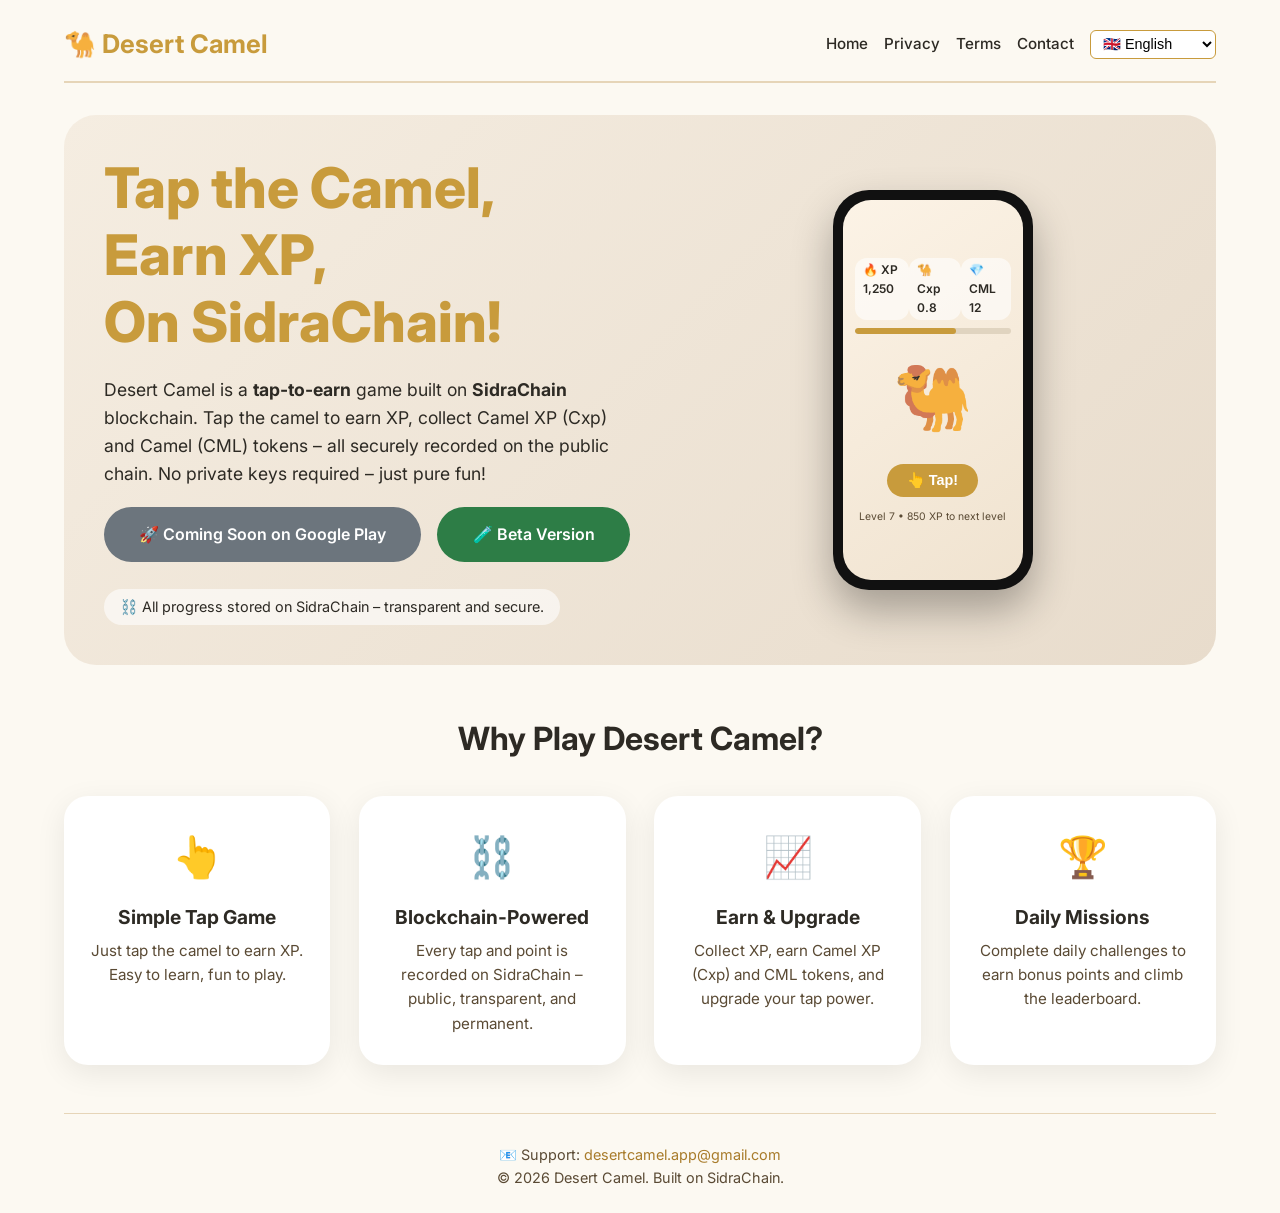
==== index.html @ 5a278669 "Change beta version download link in index.html Updated the download link for the beta version of th" ====
<!DOCTYPE html>
<html lang="en">
<head>
  <meta charset="UTF-8">
  <meta name="viewport" content="width=device-width, initial-scale=1.0">
  <title>Desert Camel – Tap Game on SidraChain</title>
  <link href="https://fonts.googleapis.com/css2?family=Inter:opsz,wght@14..32,400..700&display=swap" rel="stylesheet">
  <style>
    * { margin:0; padding:0; box-sizing:border-box; }
    body {
      font-family: 'Inter', sans-serif;
      background: #fcf9f2;
      color: #2d2a24;
      line-height: 1.6;
      padding: 1.5rem;
      max-width: 1200px;
      margin: 0 auto;
      min-height: 100vh;
      display: flex;
      flex-direction: column;
    }
    header {
      display: flex;
      justify-content: space-between;
      align-items: center;
      flex-wrap: wrap;
      padding-bottom: 1rem;
      border-bottom: 2px solid #e6d5b8;
      margin-bottom: 2rem;
    }
    .logo { font-size: 1.6rem; font-weight: 700; }
    .logo span { color: #c89b3c; }
    nav { display: flex; align-items: center; flex-wrap: wrap; gap: 0.5rem 1rem; }
    nav a { color: #2d2a24; text-decoration: none; font-weight: 500; font-size: 0.95rem; }
    nav a:hover { color: #c89b3c; }
    .lang-select { padding: 0.3rem 0.5rem; border-radius: 6px; border: 1px solid #c89b3c; background: white; font-size: 0.9rem; cursor: pointer; }
    .hero {
      display: flex;
      flex-wrap: wrap;
      align-items: center;
      gap: 3rem;
      background: linear-gradient(135deg, #f5ede1, #e8dccc);
      padding: 2.5rem;
      border-radius: 2rem;
      margin-bottom: 3rem;
    }
    .hero-text { flex: 1 1 300px; }
    .hero-text h1 { font-size: clamp(2.2rem, 5vw, 3.5rem); line-height: 1.2; font-weight: 800; }
    .hero-text h1 span { color: #c89b3c; }
    .hero-text p { font-size: 1.1rem; margin: 1.2rem 0; }
    .btn-group {
      display: flex;
      flex-wrap: wrap;
      gap: 1rem;
      margin: 1.2rem 0 0.5rem;
    }
    .btn {
      display: inline-block;
      background: #c89b3c;
      color: #fff;
      padding: 0.9rem 2.2rem;
      border-radius: 50px;
      font-weight: 600;
      text-decoration: none;
      transition: 0.3s;
      border: none;
      cursor: pointer;
    }
    .btn:hover { background: #a87b2a; transform: scale(1.02); }
    .btn-secondary {
      background: #2d7d46;
    }
    .btn-secondary:hover { background: #1e5f33; }
    .btn-coming {
      background: #6c757d;
      cursor: default;
    }
    .btn-coming:hover { transform: none; background: #6c757d; }
    .trust-badge {
      margin-top: 1.2rem;
      font-size: 0.9rem;
      background: rgba(255,255,255,0.6);
      padding: 0.4rem 1rem;
      border-radius: 30px;
      display: inline-block;
    }
    .hero-mockup { flex: 1 1 250px; display: flex; justify-content: center; }
    .phone {
      width: 200px; height: 400px;
      background: #111; border-radius: 36px; padding: 10px;
      box-shadow: 0 20px 40px rgba(0,0,0,0.3);
    }
    .phone-screen {
      width: 100%; height: 100%;
      background: linear-gradient(145deg, #fcf3e6, #f0e3d0);
      border-radius: 28px; padding: 16px 12px;
      display: flex; flex-direction: column;
    }
    .game-ui { display: flex; flex-direction: column; align-items: center; justify-content: center; height: 100%; }
    .game-ui .camel { font-size: 4rem; margin: 8px 0; }
    .game-ui .tap-btn {
      background: #c89b3c; color: white; padding: 8px 20px; border-radius: 30px;
      font-weight: 700; font-size: 0.9rem; border: none; cursor: pointer;
      margin: 8px 0;
    }
    .game-ui .stats { width: 100%; font-size: 0.75rem; font-weight: 600; display: flex; justify-content: space-between; padding: 4px 0; }
    .game-ui .stats span { background: rgba(255,255,255,0.6); padding: 2px 8px; border-radius: 12px; }
    .game-ui .xp-bar { width: 100%; height: 6px; background: #e0d4c0; border-radius: 10px; overflow: hidden; margin: 4px 0; }
    .game-ui .xp-fill { height: 100%; width: 65%; background: #c89b3c; border-radius: 10px; }
    .features { margin: 3rem 0; }
    .features h2 { text-align: center; font-size: 2rem; margin-bottom: 2rem; }
    .feature-grid {
      display: grid;
      grid-template-columns: repeat(auto-fit, minmax(220px, 1fr));
      gap: 1.8rem;
    }
    .feature-card {
      background: #fff; padding: 1.8rem 1.5rem; border-radius: 1.5rem;
      box-shadow: 0 8px 30px rgba(0,0,0,0.08); text-align: center;
    }
    .feature-card .icon { font-size: 2.5rem; }
    .feature-card h3 { margin: 0.8rem 0 0.4rem; font-size: 1.2rem; }
    .feature-card p { font-size: 0.95rem; color: #5a4a34; }
    footer {
      margin-top: auto;
      border-top: 1px solid #e6d5b8;
      padding-top: 1.8rem;
      text-align: center;
      color: #5a4a34;
      font-size: 0.9rem;
    }
    footer a { color: #a87b2a; text-decoration: none; }
    footer a:hover { text-decoration: underline; }
    @media (max-width: 700px) {
      header { flex-direction: column; gap: 0.8rem; align-items: center; }
      nav { justify-content: center; }
      nav a { margin: 0 0.4rem; font-size: 0.85rem; }
      .hero { flex-direction: column; text-align: center; padding: 2rem 1.5rem; }
      .btn-group { justify-content: center; }
      .phone { width: 160px; height: 320px; }
      .game-ui .camel { font-size: 3rem; }
      .feature-grid { grid-template-columns: 1fr 1fr; }
    }
    @media (max-width: 450px) { .feature-grid { grid-template-columns: 1fr; } }
  </style>
</head>
<body>
  <header>
    <div class="logo">🐪 <span>Desert Camel</span></div>
    <nav>
      <a href="index.html" data-key="home">Home</a>
      <a href="privacy.html" data-key="privacy">Privacy</a>
      <a href="terms.html" data-key="terms">Terms</a>
      <a href="contact.html" data-key="contact">Contact</a>
      <select class="lang-select" id="langSelector" onchange="switchLang(this.value)">
        <option value="en">🇬🇧 English</option>
        <option value="zh">🇨🇳 中文</option>
        <option value="hi">🇮🇳 हिंदी</option>
        <option value="vi">🇻🇳 Tiếng Việt</option>
        <option value="ar">🇸🇦 العربية</option>
        <option value="id">🇮🇩 Indonesia</option>
        <option value="ms">🇲🇾 Melayu</option>
        <option value="fr">🇫🇷 Français</option>
        <option value="pt">🇵🇹 Português</option>
        <option value="ko">🇰🇷 한국어</option>
        <option value="ja">🇯🇵 日本語</option>
      </select>
    </nav>
  </header>
  <main>
    <section class="hero">
      <div class="hero-text">
        <h1><span data-key="hero-title1">Tap the Camel,</span><br><span data-key="hero-title2">Earn XP,</span><br><span data-key="hero-title3">On SidraChain!</span></h1>
        <p data-key="hero-desc">Desert Camel is a <strong>tap-to-earn</strong> game built on <strong>SidraChain</strong> blockchain. Tap the camel to earn XP, collect Camel XP (Cxp) and Camel (CML) tokens – all securely recorded on the public chain. No private keys required – just pure fun!</p>
        <div class="btn-group">
          <a href="#" class="btn btn-coming" data-key="hero-btn">🚀 Coming Soon on Google Play</a>
          <!-- 👇 Link tải trực tiếp APK từ Google Drive -->
          <a href="https://drive.google.com/uc?export=download&id=1syXkwyjwklns5EM_4v7hC7smJL_u_f6I" download class="btn btn-secondary" data-key="hero-beta">🧪 Beta Version</a>
        </div>
        <div class="trust-badge" data-key="trust-badge">⛓️ All progress stored on SidraChain – transparent and secure.</div>
      </div>
      <div class="hero-mockup">
        <div class="phone">
          <div class="phone-screen">
            <div class="game-ui">
              <div class="stats"><span data-key="mockup-xp">🔥 XP 1,250</span><span data-key="mockup-cxp">🐪 Cxp 0.8</span><span data-key="mockup-cml">💎 CML 12</span></div>
              <div class="xp-bar"><div class="xp-fill"></div></div>
              <div class="camel">🐫</div>
              <button class="tap-btn" data-key="mockup-tap">👆 Tap!</button>
              <div style="font-size:0.65rem;color:#5a4a34;margin-top:4px;" data-key="mockup-level">Level 7 • 850 XP to next level</div>
            </div>
          </div>
        </div>
      </div>
    </section>
    <section class="features">
      <h2 data-key="features-title">Why Play Desert Camel?</h2>
      <div class="feature-grid">
        <div class="feature-card"><div class="icon">👆</div><h3 data-key="feature1-title">Simple Tap Game</h3><p data-key="feature1-desc">Just tap the camel to earn XP. Easy to learn, fun to play.</p></div>
        <div class="feature-card"><div class="icon">⛓️</div><h3 data-key="feature2-title">Blockchain-Powered</h3><p data-key="feature2-desc">Every tap and point is recorded on SidraChain – public, transparent, and permanent.</p></div>
        <div class="feature-card"><div class="icon">📈</div><h3 data-key="feature3-title">Earn & Upgrade</h3><p data-key="feature3-desc">Collect XP, earn Camel XP (Cxp) and CML tokens, and upgrade your tap power.</p></div>
        <div class="feature-card"><div class="icon">🏆</div><h3 data-key="feature4-title">Daily Missions</h3><p data-key="feature4-desc">Complete daily challenges to earn bonus points and climb the leaderboard.</p></div>
      </div>
    </section>
  </main>
  <footer>
    <p data-key="footer-support">📧 Support: <a href="mailto:desertcamel.app@gmail.com">desertcamel.app@gmail.com</a></p>
    <p data-key="footer-copy">© 2026 Desert Camel. Built on SidraChain.</p>
  </footer>

  <script>
    const translations = {
      en: {
        home: 'Home', privacy: 'Privacy', terms: 'Terms', contact: 'Contact',
        'hero-title1': 'Tap the Camel,',
        'hero-title2': 'Earn XP,',
        'hero-title3': 'On SidraChain!',
        'hero-desc': 'Desert Camel is a <strong>tap-to-earn</strong> game built on <strong>SidraChain</strong> blockchain. Tap the camel to earn XP, collect Camel XP (Cxp) and Camel (CML) tokens – all securely recorded on the public chain. No private keys required – just pure fun!',
        'hero-btn': '🚀 Coming Soon on Google Play',
        'hero-beta': '🧪 Beta Version',
        'trust-badge': '⛓️ All progress stored on SidraChain – transparent and secure.',
        'mockup-xp': '🔥 XP 1,250',
        'mockup-cxp': '🐪 Cxp 0.8',
        'mockup-cml': '💎 CML 12',
        'mockup-tap': '👆 Tap!',
        'mockup-level': 'Level 7 • 850 XP to next level',
        'features-title': 'Why Play Desert Camel?',
        'feature1-title': 'Simple Tap Game',
        'feature1-desc': 'Just tap the camel to earn XP. Easy to learn, fun to play.',
        'feature2-title': 'Blockchain-Powered',
        'feature2-desc': 'Every tap and point is recorded on SidraChain – public, transparent, and permanent.',
        'feature3-title': 'Earn & Upgrade',
        'feature3-desc': 'Collect XP, earn Camel XP (Cxp) and CML tokens, and upgrade your tap power.',
        'feature4-title': 'Daily Missions',
        'feature4-desc': 'Complete daily challenges to earn bonus points and climb the leaderboard.',
        'footer-support': '📧 Support: <a href="mailto:desertcamel.app@gmail.com">desertcamel.app@gmail.com</a>',
        'footer-copy': '© 2026 Desert Camel. Built on SidraChain.'
      },
      vi: {
        home: 'Trang chủ', privacy: 'Chính sách bảo mật', terms: 'Điều khoản', contact: 'Liên hệ',
        'hero-title1': 'Chạm vào lạc đà,',
        'hero-title2': 'Kiếm XP,',
        'hero-title3': 'Trên SidraChain!',
        'hero-desc': 'Desert Camel là trò chơi <strong>tap-to-earn</strong> được xây dựng trên blockchain <strong>SidraChain</strong>. Chạm vào lạc đà để kiếm XP, thu thập Camel XP (Cxp) và token Camel (CML) – tất cả được ghi lại trên chuỗi công khai. Không cần khóa riêng tư – chỉ là niềm vui thuần túy!',
        'hero-btn': '🚀 Sắp ra mắt trên Google Play',
        'hero-beta': '🧪 Bản Beta',
        'trust-badge': '⛓️ Mọi tiến trình được lưu trên SidraChain – minh bạch và an toàn.',
        'mockup-xp': '🔥 XP 1.250',
        'mockup-cxp': '🐪 Cxp 0,8',
        'mockup-cml': '💎 CML 12',
        'mockup-tap': '👆 Chạm!',
        'mockup-level': 'Cấp 7 • 850 XP đến cấp tiếp theo',
        'features-title': 'Tại sao chơi Desert Camel?',
        'feature1-title': 'Game chạm đơn giản',
        'feature1-desc': 'Chỉ cần chạm vào lạc đà để kiếm XP. Dễ học, vui chơi.',
        'feature2-title': 'Được hỗ trợ bởi Blockchain',
        'feature2-desc': 'Mọi lần chạm và điểm số được ghi trên SidraChain – công khai, minh bạch và vĩnh viễn.',
        'feature3-title': 'Kiếm & Nâng cấp',
        'feature3-desc': 'Thu thập XP, kiếm Camel XP (Cxp) và token CML, nâng cấp sức mạnh chạm.',
        'feature4-title': 'Nhiệm vụ hàng ngày',
        'feature4-desc': 'Hoàn thành thử thách hàng ngày để nhận điểm thưởng và leo bảng xếp hạng.',
        'footer-support': '📧 Hỗ trợ: <a href="mailto:desertcamel.app@gmail.com">desertcamel.app@gmail.com</a>',
        'footer-copy': '© 2026 Desert Camel. Xây dựng trên SidraChain.'
      },
      zh: {
        home: '首页', privacy: '隐私政策', terms: '服务条款', contact: '联系我们',
        'hero-title1': '点击骆驼，',
        'hero-title2': '赚取 XP，',
        'hero-title3': '在 SidraChain 上！',
        'hero-desc': 'Desert Camel 是一款建立在 <strong>SidraChain</strong> 区块链上的 <strong>点击赚取</strong> 游戏。点击骆驼赚取 XP，收集 Camel XP (Cxp) 和 Camel (CML) 代币 – 所有记录都安全地保存在公共链上。无需私钥 – 纯粹的乐趣！',
        'hero-btn': '🚀 即将在 Google Play 上线',
        'hero-beta': '🧪 测试版',
        'trust-badge': '⛓️ 所有进度存储在 SidraChain 上 – 透明且安全。',
        'mockup-xp': '🔥 XP 1,250',
        'mockup-cxp': '🐪 Cxp 0.8',
        'mockup-cml': '💎 CML 12',
        'mockup-tap': '👆 点击！',
        'mockup-level': '等级 7 • 还需 850 XP 升级',
        'features-title': '为什么玩 Desert Camel？',
        'feature1-title': '简单点击游戏',
        'feature1-desc': '只需点击骆驼即可赚取 XP。易于学习，有趣好玩。',
        'feature2-title': '区块链驱动',
        'feature2-desc': '每次点击和积分都记录在 SidraChain 上 – 公开、透明、永久。',
        'feature3-title': '赚取和升级',
        'feature3-desc': '收集 XP，赚取 Camel XP (Cxp) 和 CML 代币，升级点击威力。',
        'feature4-title': '每日任务',
        'feature4-desc': '完成每日挑战，赚取奖励积分并登上排行榜。',
        'footer-support': '📧 支持: <a href="mailto:desertcamel.app@gmail.com">desertcamel.app@gmail.com</a>',
        'footer-copy': '© 2026 Desert Camel。基于 SidraChain 构建。'
      },
      hi: {
        home: 'होम', privacy: 'गोपनीयता नीति', terms: 'सेवा की शर्तें', contact: 'संपर्क करें',
        'hero-title1': 'ऊँट को टैप करें,',
        'hero-title2': 'XP कमाएं,',
        'hero-title3': 'SidraChain पर!',
        'hero-desc': 'Desert Camel <strong>SidraChain</strong> ब्लॉकचेन पर बनाया गया एक <strong>टैप-टू-अर्न</strong> गेम है। XP कमाने के लिए ऊँट को टैप करें, Camel XP (Cxp) और Camel (CML) टोकन इकट्ठा करें – ये सभी सार्वजनिक चेन पर सुरक्षित रूप से रिकॉर्ड किए जाते हैं। निजी कुंजी की आवश्यकता नहीं – केवल शुद्ध मनोरंजन!',
        'hero-btn': '🚀 जल्द ही Google Play पर',
        'hero-beta': '🧪 परीक्षण संस्करण',
        'trust-badge': '⛓️ सारी प्रगति SidraChain पर संग्रहीत – पारदर्शी और सुरक्षित।',
        'mockup-xp': '🔥 XP 1,250',
        'mockup-cxp': '🐪 Cxp 0.8',
        'mockup-cml': '💎 CML 12',
        'mockup-tap': '👆 टैप करें!',
        'mockup-level': 'स्तर 7 • अगले स्तर के लिए 850 XP',
        'features-title': 'Desert Camel क्यों खेलें?',
        'feature1-title': 'सरल टैप गेम',
        'feature1-desc': 'XP कमाने के लिए बस ऊँट को टैप करें। सीखने में आसान, खेलने में मजेदार।',
        'feature2-title': 'ब्लॉकचेन-संचालित',
        'feature2-desc': 'हर टैप और अंक SidraChain पर रिकॉर्ड किए जाते हैं – सार्वजनिक, पारदर्शी और स्थायी।',
        'feature3-title': 'कमाएं और अपग्रेड करें',
        'feature3-desc': 'XP इकट्ठा करें, Camel XP (Cxp) और CML टोकन कमाएं, और अपनी टैप शक्ति को अपग्रेड करें।',
        'feature4-title': 'दैनिक मिशन',
        'feature4-desc': 'बोनस अंक अर्जित करने और लीडरबोर्ड पर चढ़ने के लिए दैनिक चुनौतियाँ पूरी करें।',
        'footer-support': '📧 सहायता: <a href="mailto:desertcamel.app@gmail.com">desertcamel.app@gmail.com</a>',
        'footer-copy': '© 2026 Desert Camel। SidraChain पर निर्मित।'
      },
      ar: {
        home: 'الرئيسية', privacy: 'سياسة الخصوصية', terms: 'شروط الخدمة', contact: 'اتصل بنا',
        'hero-title1': 'انقر على الجمل،',
        'hero-title2': 'اربح XP،',
        'hero-title3': 'على SidraChain!',
        'hero-desc': 'Desert Camel هي لعبة <strong>انقر لتربح</strong> مبنية على بلوكشين <strong>SidraChain</strong>. انقر على الجمل لكسب XP، وجمع Camel XP (Cxp) ورموز Camel (CML) – جميعها مسجلة بشكل آمن على السلسلة العامة. لا حاجة لمفاتيح خاصة – مجرد متعة خالصة!',
        'hero-btn': '🚀 قريباً على Google Play',
        'hero-beta': '🧪 نسخة تجريبية',
        'trust-badge': '⛓️ كل التقدم مخزن على SidraChain – شفاف وآمن.',
        'mockup-xp': '🔥 XP ١,٢٥٠',
        'mockup-cxp': '🐪 Cxp ٠.٨',
        'mockup-cml': '💎 CML ١٢',
        'mockup-tap': '👆 انقر!',
        'mockup-level': 'المستوى 7 • 850 XP للمستوى التالي',
        'features-title': 'لماذا تلعب Desert Camel؟',
        'feature1-title': 'لعبة نقر بسيطة',
        'feature1-desc': 'فقط انقر على الجمل لكسب XP. سهل التعلم، ممتع للعب.',
        'feature2-title': 'مدعوم من البلوكشين',
        'feature2-desc': 'كل نقرة وكل نقطة يتم تسجيلها على SidraChain – عامة وشفافة ودائمة.',
        'feature3-title': 'اربح وطور',
        'feature3-desc': 'اجمع XP، واربح Camel XP (Cxp) ورموز CML، وطور قوة النقر الخاصة بك.',
        'feature4-title': 'المهام اليومية',
        'feature4-desc': 'أكمل التحديات اليومية لكسب نقاط إضافية وتصدر لوحة المتصدرين.',
        'footer-support': '📧 الدعم: <a href="mailto:desertcamel.app@gmail.com">desertcamel.app@gmail.com</a>',
        'footer-copy': '© 2026 Desert Camel. مبني على SidraChain.'
      },
      id: {
        home: 'Beranda', privacy: 'Kebijakan Privasi', terms: 'Syarat Layanan', contact: 'Hubungi',
        'hero-title1': 'Ketuk Unta,',
        'hero-title2': 'Dapatkan XP,',
        'hero-title3': 'Di SidraChain!',
        'hero-desc': 'Desert Camel adalah game <strong>ketuk-untuk-peroleh</strong> yang dibangun di blockchain <strong>SidraChain</strong>. Ketuk unta untuk mendapatkan XP, kumpulkan Camel XP (Cxp) dan token Camel (CML) – semuanya tercatat secara aman di rantai publik. Tidak perlu kunci pribadi – murni hiburan!',
        'hero-btn': '🚀 Segera di Google Play',
        'hero-beta': '🧪 Versi Uji Coba',
        'trust-badge': '⛓️ Semua kemajuan disimpan di SidraChain – transparan dan aman.',
        'mockup-xp': '🔥 XP 1.250',
        'mockup-cxp': '🐪 Cxp 0.8',
        'mockup-cml': '💎 CML 12',
        'mockup-tap': '👆 Ketuk!',
        'mockup-level': 'Level 7 • 850 XP ke level berikutnya',
        'features-title': 'Mengapa Bermain Desert Camel?',
        'feature1-title': 'Game Ketuk Sederhana',
        'feature1-desc': 'Cukup ketuk unta untuk mendapatkan XP. Mudah dipelajari, menyenangkan untuk dimainkan.',
        'feature2-title': 'Didukung Blockchain',
        'feature2-desc': 'Setiap ketukan dan poin dicatat di SidraChain – publik, transparan, dan permanen.',
        'feature3-title': 'Dapatkan & Tingkatkan',
        'feature3-desc': 'Kumpulkan XP, dapatkan Camel XP (Cxp) dan token CML, dan tingkatkan kekuatan ketuk Anda.',
        'feature4-title': 'Misi Harian',
        'feature4-desc': 'Selesaikan tantangan harian untuk mendapatkan poin bonus dan naik papan peringkat.',
        'footer-support': '📧 Dukungan: <a href="mailto:desertcamel.app@gmail.com">desertcamel.app@gmail.com</a>',
        'footer-copy': '© 2026 Desert Camel. Dibangun di SidraChain.'
      },
      ms: {
        home: 'Laman Utama', privacy: 'Dasar Privasi', terms: 'Terma Perkhidmatan', contact: 'Hubungi',
        'hero-title1': 'Ketik Unta,',
        'hero-title2': 'Dapatkan XP,',
        'hero-title3': 'Di SidraChain!',
        'hero-desc': 'Desert Camel adalah permainan <strong>ketuk-untuk-peroleh</strong> yang dibina di blockchain <strong>SidraChain</strong>. Ketik unta untuk mendapatkan XP, kumpulkan Camel XP (Cxp) dan token Camel (CML) – semuanya direkodkan dengan selamat di rantai awam. Tiada kunci peribadi diperlukan – hiburan semata-mata!',
        'hero-btn': '🚀 Akan Datang di Google Play',
        'hero-beta': '🧪 Versi Ujian',
        'trust-badge': '⛓️ Semua kemajuan disimpan di SidraChain – telus dan selamat.',
        'mockup-xp': '🔥 XP 1,250',
        'mockup-cxp': '🐪 Cxp 0.8',
        'mockup-cml': '💎 CML 12',
        'mockup-tap': '👆 Ketik!',
        'mockup-level': 'Tahap 7 • 850 XP ke tahap seterusnya',
        'features-title': 'Mengapa Main Desert Camel?',
        'feature1-title': 'Permainan Ketuk Mudah',
        'feature1-desc': 'Hanya ketik unta untuk mendapatkan XP. Mudah dipelajari, menyeronokkan untuk dimainkan.',
        'feature2-title': 'Dikuasakan Blockchain',
        'feature2-desc': 'Setiap ketukan dan mata direkodkan di SidraChain – awam, telus, dan kekal.',
        'feature3-title': 'Dapatkan & Tingkatkan',
        'feature3-desc': 'Kumpulkan XP, dapatkan Camel XP (Cxp) dan token CML, dan tingkatkan kuasa ketuk anda.',
        'feature4-title': 'Misi Harian',
        'feature4-desc': 'Selesaikan cabaran harian untuk mendapatkan mata bonus dan naik papan pendahulu.',
        'footer-support': '📧 Sokongan: <a href="mailto:desertcamel.app@gmail.com">desertcamel.app@gmail.com</a>',
        'footer-copy': '© 2026 Desert Camel. Dibina di SidraChain.'
      },
      fr: {
        home: 'Accueil', privacy: 'Confidentialité', terms: 'Conditions', contact: 'Contact',
        'hero-title1': 'Tapez le chameau,',
        'hero-title2': 'Gagnez des XP,',
        'hero-title3': 'Sur SidraChain !',
        'hero-desc': 'Desert Camel est un jeu <strong>tap-to-earn</strong> construit sur la blockchain <strong>SidraChain</strong>. Tapez le chameau pour gagner des XP, collectez des Camel XP (Cxp) et des jetons Camel (CML) – tout est enregistré en toute sécurité sur la chaîne publique. Pas besoin de clé privée – pur divertissement !',
        'hero-btn': '🚀 Bientôt sur Google Play',
        'hero-beta': '🧪 Version bêta',
        'trust-badge': '⛓️ Toute la progression stockée sur SidraChain – transparente et sécurisée.',
        'mockup-xp': '🔥 XP 1 250',
        'mockup-cxp': '🐪 Cxp 0,8',
        'mockup-cml': '💎 CML 12',
        'mockup-tap': '👆 Tapez !',
        'mockup-level': 'Niveau 7 • 850 XP pour le prochain niveau',
        'features-title': 'Pourquoi jouer à Desert Camel ?',
        'feature1-title': 'Jeu de tapotement simple',
        'feature1-desc': 'Tapez simplement le chameau pour gagner des XP. Facile à apprendre, amusant à jouer.',
        'feature2-title': 'Propulsé par la blockchain',
        'feature2-desc': 'Chaque tapotement et point est enregistré sur SidraChain – public, transparent et permanent.',
        'feature3-title': 'Gagnez et améliorez',
        'feature3-desc': 'Collectez des XP, gagnez des Camel XP (Cxp) et des jetons CML, et améliorez votre puissance de tapotement.',
        'feature4-title': 'Missions quotidiennes',
        'feature4-desc': 'Relevez des défis quotidiens pour gagner des points bonus et monter dans le classement.',
        'footer-support': '📧 Support : <a href="mailto:desertcamel.app@gmail.com">desertcamel.app@gmail.com</a>',
        'footer-copy': '© 2026 Desert Camel. Construit sur SidraChain.'
      },
      pt: {
        home: 'Início', privacy: 'Privacidade', terms: 'Termos', contact: 'Contato',
        'hero-title1': 'Toque no Camelo,',
        'hero-title2': 'Ganhe XP,',
        'hero-title3': 'No SidraChain!',
        'hero-desc': 'Desert Camel é um jogo <strong>toque-para-ganhar</strong> construído na blockchain <strong>SidraChain</strong>. Toque no camelo para ganhar XP, colete Camel XP (Cxp) e tokens Camel (CML) – todos registrados com segurança na cadeia pública. Sem necessidade de chave privada – pura diversão!',
        'hero-btn': '🚀 Em breve no Google Play',
        'hero-beta': '🧪 Versão beta',
        'trust-badge': '⛓️ Todo o progresso armazenado no SidraChain – transparente e seguro.',
        'mockup-xp': '🔥 XP 1.250',
        'mockup-cxp': '🐪 Cxp 0,8',
        'mockup-cml': '💎 CML 12',
        'mockup-tap': '👆 Toque!',
        'mockup-level': 'Nível 7 • 850 XP para o próximo nível',
        'features-title': 'Por que jogar Desert Camel?',
        'feature1-title': 'Jogo de toque simples',
        'feature1-desc': 'Basta tocar no camelo para ganhar XP. Fácil de aprender, divertido de jogar.',
        'feature2-title': 'Impulsionado por Blockchain',
        'feature2-desc': 'Cada toque e ponto é registrado no SidraChain – público, transparente e permanente.',
        'feature3-title': 'Ganhe e Melhore',
        'feature3-desc': 'Colete XP, ganhe Camel XP (Cxp) e tokens CML, e melhore seu poder de toque.',
        'feature4-title': 'Missões Diárias',
        'feature4-desc': 'Complete desafios diários para ganhar pontos bônus e subir no ranking.',
        'footer-support': '📧 Suporte: <a href="mailto:desertcamel.app@gmail.com">desertcamel.app@gmail.com</a>',
        'footer-copy': '© 2026 Desert Camel. Construído no SidraChain.'
      },
      ko: {
        home: '홈', privacy: '개인정보처리방침', terms: '이용약관', contact: '연락처',
        'hero-title1': '낙타를 탭하고,',
        'hero-title2': 'XP를 획득하고,',
        'hero-title3': 'SidraChain에서!',
        'hero-desc': 'Desert Camel은 <strong>SidraChain</strong> 블록체인에 구축된 <strong>탭-투-언</strong> 게임입니다. 낙타를 탭하여 XP를 획득하고, Camel XP(Cxp)와 Camel(CML) 토큰을 수집하세요 – 모든 것이 공개 체인에 안전하게 기록됩니다. 개인 키 필요 없음 – 순수한 재미!',
        'hero-btn': '🚀 곧 Google Play에 출시',
        'hero-beta': '🧪 베타 버전',
        'trust-badge': '⛓️ 모든 진행 상황이 SidraChain에 저장 – 투명하고 안전합니다.',
        'mockup-xp': '🔥 XP 1,250',
        'mockup-cxp': '🐪 Cxp 0.8',
        'mockup-cml': '💎 CML 12',
        'mockup-tap': '👆 탭!',
        'mockup-level': '레벨 7 • 다음 레벨까지 850 XP',
        'features-title': 'Desert Camel을 해야 하는 이유?',
        'feature1-title': '간단한 탭 게임',
        'feature1-desc': '그냥 낙타를 탭하여 XP를 얻으세요. 배우기 쉽고, 즐겁게 플레이하세요.',
        'feature2-title': '블록체인 기반',
        'feature2-desc': '모든 탭과 포인트는 SidraChain에 기록됩니다 – 공개, 투명, 영구적.',
        'feature3-title': '획득 및 업그레이드',
        'feature3-desc': 'XP를 모으고, Camel XP(Cxp)와 CML 토큰을 획득하고, 탭 파워를 업그레이드하세요.',
        'feature4-title': '일일 미션',
        'feature4-desc': '매일 도전 과제를 완료하여 보너스 포인트를 받고 리더보드에 도전하세요.',
        'footer-support': '📧 지원: <a href="mailto:desertcamel.app@gmail.com">desertcamel.app@gmail.com</a>',
        'footer-copy': '© 2026 Desert Camel. SidraChain에서 구축됨.'
      },
      ja: {
        home: 'ホーム', privacy: 'プライバシーポリシー', terms: '利用規約', contact: 'お問い合わせ',
        'hero-title1': 'ラクダをタップして、',
        'hero-title2': 'XPを獲得して、',
        'hero-title3': 'SidraChainで！',
        'hero-desc': 'Desert Camelは<strong>SidraChain</strong>ブロックチェーン上に構築された<strong>タップして稼ぐ</strong>ゲームです。ラクダをタップしてXPを獲得し、Camel XP (Cxp)とCamel (CML)トークンを集めましょう – すべて公開チェーンに安全に記録されます。秘密鍵は不要 – 純粋な楽しみ！',
        'hero-btn': '🚀 まもなくGoogle Playで',
        'hero-beta': '🧪 ベータ版',
        'trust-badge': '⛓️ すべての進捗がSidraChainに保存 – 透明で安全。',
        'mockup-xp': '🔥 XP 1,250',
        'mockup-cxp': '🐪 Cxp 0.8',
        'mockup-cml': '💎 CML 12',
        'mockup-tap': '👆 タップ！',
        'mockup-level': 'レベル7 • 次のレベルまで850 XP',
        'features-title': 'Desert Camelをプレイする理由',
        'feature1-title': 'シンプルタップゲーム',
        'feature1-desc': 'ラクダをタップするだけでXPを獲得。簡単に学べて、楽しくプレイできます。',
        'feature2-title': 'ブロックチェーン搭載',
        'feature2-desc': 'すべてのタップとポイントはSidraChainに記録されます – 公開、透明、永続的。',
        'feature3-title': '獲得してアップグレード',
        'feature3-desc': 'XPを集め、Camel XP (Cxp)とCMLトークンを獲得し、タップパワーをアップグレードしましょう。',
        'feature4-title': 'デイリーミッション',
        'feature4-desc': '毎日のチャレンジをクリアしてボーナスポイントを獲得し、ランキングを上昇させましょう。',
        'footer-support': '📧 サポート: <a href="mailto:desertcamel.app@gmail.com">desertcamel.app@gmail.com</a>',
        'footer-copy': '© 2026 Desert Camel。SidraChain上に構築。'
      }
    };

    function switchLang(lang) {
      localStorage.setItem('preferredLang', lang);
      document.querySelectorAll('[data-key]').forEach(el => {
        const key = el.getAttribute('data-key');
        if (translations[lang] && translations[lang][key] !== undefined) {
          el.innerHTML = translations[lang][key];
        }
      });
      document.getElementById('langSelector').value = lang;
    }

    window.onload = function() {
      const savedLang = localStorage.getItem('preferredLang') || 'en';
      if (translations[savedLang]) {
        switchLang(savedLang);
      } else {
        switchLang('en');
      }
    };
  </script>
</body>
</html>
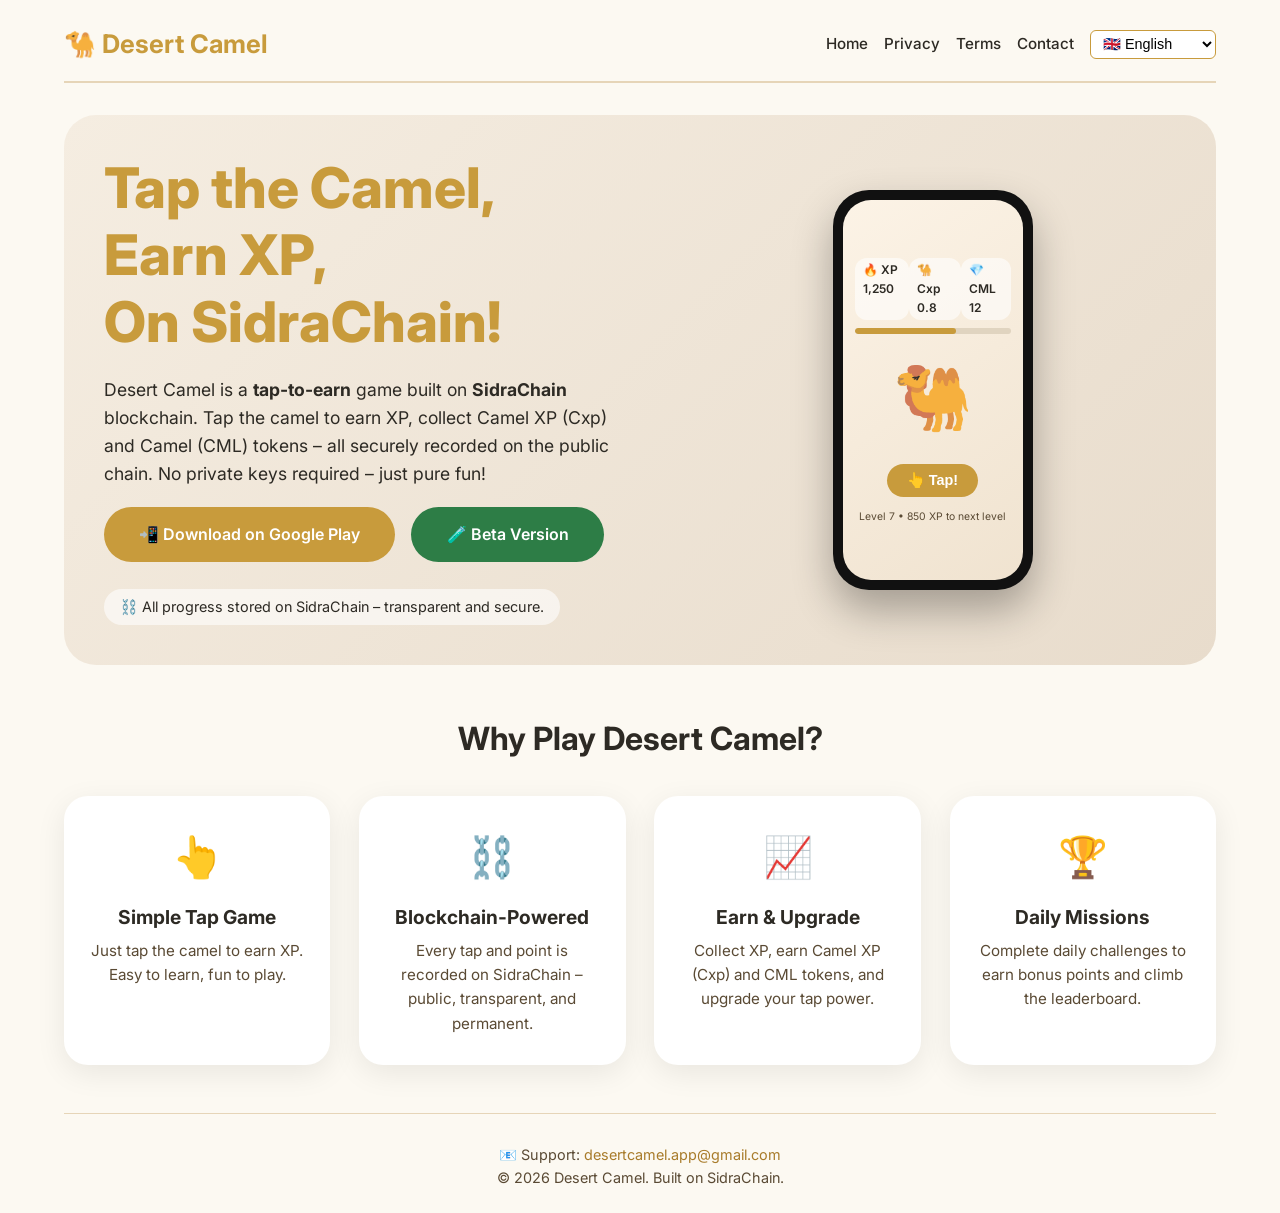
==== commit 184751c3: "Update button text and remove 'Coming Soon' state Removed 'Coming Soon' button and updated to 'Downl" ====
--- a/index.html
+++ b/index.html
@@ -71,11 +71,6 @@
       background: #2d7d46;
     }
     .btn-secondary:hover { background: #1e5f33; }
-    .btn-coming {
-      background: #6c757d;
-      cursor: default;
-    }
-    .btn-coming:hover { transform: none; background: #6c757d; }
     .trust-badge {
       margin-top: 1.2rem;
       font-size: 0.9rem;
@@ -173,9 +168,10 @@
         <h1><span data-key="hero-title1">Tap the Camel,</span><br><span data-key="hero-title2">Earn XP,</span><br><span data-key="hero-title3">On SidraChain!</span></h1>
         <p data-key="hero-desc">Desert Camel is a <strong>tap-to-earn</strong> game built on <strong>SidraChain</strong> blockchain. Tap the camel to earn XP, collect Camel XP (Cxp) and Camel (CML) tokens – all securely recorded on the public chain. No private keys required – just pure fun!</p>
         <div class="btn-group">
-          <a href="#" class="btn btn-coming" data-key="hero-btn">🚀 Coming Soon on Google Play</a>
-          <!-- 👇 Link tải trực tiếp APK từ Google Drive -->
-          <a href="https://drive.google.com/uc?export=download&id=1syXkwyjwklns5EM_4v7hC7smJL_u_f6I" download class="btn btn-secondary" data-key="hero-beta">🧪 Beta Version</a>
+          <!-- Link Google Play chính thức -->
+          <a href="https://play.google.com/store/apps/details?id=app.desertcamel.taponsidrachain" target="_blank" class="btn" data-key="hero-btn">📲 Download on Google Play</a>
+          <!-- Nút beta (giữ nguyên) -->
+          <a href="https://drive.google.com/uc?export=download&id=1f9a2H4D3hfqAbuxuEFLCavRrPLI6hvHf" download class="btn btn-secondary" data-key="hero-beta">🧪 Beta Version</a>
         </div>
         <div class="trust-badge" data-key="trust-badge">⛓️ All progress stored on SidraChain – transparent and secure.</div>
       </div>
@@ -216,7 +212,7 @@
         'hero-title2': 'Earn XP,',
         'hero-title3': 'On SidraChain!',
         'hero-desc': 'Desert Camel is a <strong>tap-to-earn</strong> game built on <strong>SidraChain</strong> blockchain. Tap the camel to earn XP, collect Camel XP (Cxp) and Camel (CML) tokens – all securely recorded on the public chain. No private keys required – just pure fun!',
-        'hero-btn': '🚀 Coming Soon on Google Play',
+        'hero-btn': '📲 Download on Google Play',
         'hero-beta': '🧪 Beta Version',
         'trust-badge': '⛓️ All progress stored on SidraChain – transparent and secure.',
         'mockup-xp': '🔥 XP 1,250',
@@ -242,7 +238,7 @@
         'hero-title2': 'Kiếm XP,',
         'hero-title3': 'Trên SidraChain!',
         'hero-desc': 'Desert Camel là trò chơi <strong>tap-to-earn</strong> được xây dựng trên blockchain <strong>SidraChain</strong>. Chạm vào lạc đà để kiếm XP, thu thập Camel XP (Cxp) và token Camel (CML) – tất cả được ghi lại trên chuỗi công khai. Không cần khóa riêng tư – chỉ là niềm vui thuần túy!',
-        'hero-btn': '🚀 Sắp ra mắt trên Google Play',
+        'hero-btn': '📲 Tải xuống trên Google Play',
         'hero-beta': '🧪 Bản Beta',
         'trust-badge': '⛓️ Mọi tiến trình được lưu trên SidraChain – minh bạch và an toàn.',
         'mockup-xp': '🔥 XP 1.250',
@@ -268,7 +264,7 @@
         'hero-title2': '赚取 XP，',
         'hero-title3': '在 SidraChain 上！',
         'hero-desc': 'Desert Camel 是一款建立在 <strong>SidraChain</strong> 区块链上的 <strong>点击赚取</strong> 游戏。点击骆驼赚取 XP，收集 Camel XP (Cxp) 和 Camel (CML) 代币 – 所有记录都安全地保存在公共链上。无需私钥 – 纯粹的乐趣！',
-        'hero-btn': '🚀 即将在 Google Play 上线',
+        'hero-btn': '📲 在 Google Play 下载',
         'hero-beta': '🧪 测试版',
         'trust-badge': '⛓️ 所有进度存储在 SidraChain 上 – 透明且安全。',
         'mockup-xp': '🔥 XP 1,250',
@@ -294,7 +290,7 @@
         'hero-title2': 'XP कमाएं,',
         'hero-title3': 'SidraChain पर!',
         'hero-desc': 'Desert Camel <strong>SidraChain</strong> ब्लॉकचेन पर बनाया गया एक <strong>टैप-टू-अर्न</strong> गेम है। XP कमाने के लिए ऊँट को टैप करें, Camel XP (Cxp) और Camel (CML) टोकन इकट्ठा करें – ये सभी सार्वजनिक चेन पर सुरक्षित रूप से रिकॉर्ड किए जाते हैं। निजी कुंजी की आवश्यकता नहीं – केवल शुद्ध मनोरंजन!',
-        'hero-btn': '🚀 जल्द ही Google Play पर',
+        'hero-btn': '📲 Google Play से डाउनलोड करें',
         'hero-beta': '🧪 परीक्षण संस्करण',
         'trust-badge': '⛓️ सारी प्रगति SidraChain पर संग्रहीत – पारदर्शी और सुरक्षित।',
         'mockup-xp': '🔥 XP 1,250',
@@ -320,7 +316,7 @@
         'hero-title2': 'اربح XP،',
         'hero-title3': 'على SidraChain!',
         'hero-desc': 'Desert Camel هي لعبة <strong>انقر لتربح</strong> مبنية على بلوكشين <strong>SidraChain</strong>. انقر على الجمل لكسب XP، وجمع Camel XP (Cxp) ورموز Camel (CML) – جميعها مسجلة بشكل آمن على السلسلة العامة. لا حاجة لمفاتيح خاصة – مجرد متعة خالصة!',
-        'hero-btn': '🚀 قريباً على Google Play',
+        'hero-btn': '📲 تنزيل من Google Play',
         'hero-beta': '🧪 نسخة تجريبية',
         'trust-badge': '⛓️ كل التقدم مخزن على SidraChain – شفاف وآمن.',
         'mockup-xp': '🔥 XP ١,٢٥٠',
@@ -346,7 +342,7 @@
         'hero-title2': 'Dapatkan XP,',
         'hero-title3': 'Di SidraChain!',
         'hero-desc': 'Desert Camel adalah game <strong>ketuk-untuk-peroleh</strong> yang dibangun di blockchain <strong>SidraChain</strong>. Ketuk unta untuk mendapatkan XP, kumpulkan Camel XP (Cxp) dan token Camel (CML) – semuanya tercatat secara aman di rantai publik. Tidak perlu kunci pribadi – murni hiburan!',
-        'hero-btn': '🚀 Segera di Google Play',
+        'hero-btn': '📲 Unduh di Google Play',
         'hero-beta': '🧪 Versi Uji Coba',
         'trust-badge': '⛓️ Semua kemajuan disimpan di SidraChain – transparan dan aman.',
         'mockup-xp': '🔥 XP 1.250',
@@ -372,7 +368,7 @@
         'hero-title2': 'Dapatkan XP,',
         'hero-title3': 'Di SidraChain!',
         'hero-desc': 'Desert Camel adalah permainan <strong>ketuk-untuk-peroleh</strong> yang dibina di blockchain <strong>SidraChain</strong>. Ketik unta untuk mendapatkan XP, kumpulkan Camel XP (Cxp) dan token Camel (CML) – semuanya direkodkan dengan selamat di rantai awam. Tiada kunci peribadi diperlukan – hiburan semata-mata!',
-        'hero-btn': '🚀 Akan Datang di Google Play',
+        'hero-btn': '📲 Muat turun di Google Play',
         'hero-beta': '🧪 Versi Ujian',
         'trust-badge': '⛓️ Semua kemajuan disimpan di SidraChain – telus dan selamat.',
         'mockup-xp': '🔥 XP 1,250',
@@ -398,7 +394,7 @@
         'hero-title2': 'Gagnez des XP,',
         'hero-title3': 'Sur SidraChain !',
         'hero-desc': 'Desert Camel est un jeu <strong>tap-to-earn</strong> construit sur la blockchain <strong>SidraChain</strong>. Tapez le chameau pour gagner des XP, collectez des Camel XP (Cxp) et des jetons Camel (CML) – tout est enregistré en toute sécurité sur la chaîne publique. Pas besoin de clé privée – pur divertissement !',
-        'hero-btn': '🚀 Bientôt sur Google Play',
+        'hero-btn': '📲 Télécharger sur Google Play',
         'hero-beta': '🧪 Version bêta',
         'trust-badge': '⛓️ Toute la progression stockée sur SidraChain – transparente et sécurisée.',
         'mockup-xp': '🔥 XP 1 250',
@@ -424,7 +420,7 @@
         'hero-title2': 'Ganhe XP,',
         'hero-title3': 'No SidraChain!',
         'hero-desc': 'Desert Camel é um jogo <strong>toque-para-ganhar</strong> construído na blockchain <strong>SidraChain</strong>. Toque no camelo para ganhar XP, colete Camel XP (Cxp) e tokens Camel (CML) – todos registrados com segurança na cadeia pública. Sem necessidade de chave privada – pura diversão!',
-        'hero-btn': '🚀 Em breve no Google Play',
+        'hero-btn': '📲 Baixar no Google Play',
         'hero-beta': '🧪 Versão beta',
         'trust-badge': '⛓️ Todo o progresso armazenado no SidraChain – transparente e seguro.',
         'mockup-xp': '🔥 XP 1.250',
@@ -450,7 +446,7 @@
         'hero-title2': 'XP를 획득하고,',
         'hero-title3': 'SidraChain에서!',
         'hero-desc': 'Desert Camel은 <strong>SidraChain</strong> 블록체인에 구축된 <strong>탭-투-언</strong> 게임입니다. 낙타를 탭하여 XP를 획득하고, Camel XP(Cxp)와 Camel(CML) 토큰을 수집하세요 – 모든 것이 공개 체인에 안전하게 기록됩니다. 개인 키 필요 없음 – 순수한 재미!',
-        'hero-btn': '🚀 곧 Google Play에 출시',
+        'hero-btn': '📲 Google Play에서 다운로드',
         'hero-beta': '🧪 베타 버전',
         'trust-badge': '⛓️ 모든 진행 상황이 SidraChain에 저장 – 투명하고 안전합니다.',
         'mockup-xp': '🔥 XP 1,250',
@@ -476,7 +472,7 @@
         'hero-title2': 'XPを獲得して、',
         'hero-title3': 'SidraChainで！',
         'hero-desc': 'Desert Camelは<strong>SidraChain</strong>ブロックチェーン上に構築された<strong>タップして稼ぐ</strong>ゲームです。ラクダをタップしてXPを獲得し、Camel XP (Cxp)とCamel (CML)トークンを集めましょう – すべて公開チェーンに安全に記録されます。秘密鍵は不要 – 純粋な楽しみ！',
-        'hero-btn': '🚀 まもなくGoogle Playで',
+        'hero-btn': '📲 Google Playでダウンロード',
         'hero-beta': '🧪 ベータ版',
         'trust-badge': '⛓️ すべての進捗がSidraChainに保存 – 透明で安全。',
         'mockup-xp': '🔥 XP 1,250',
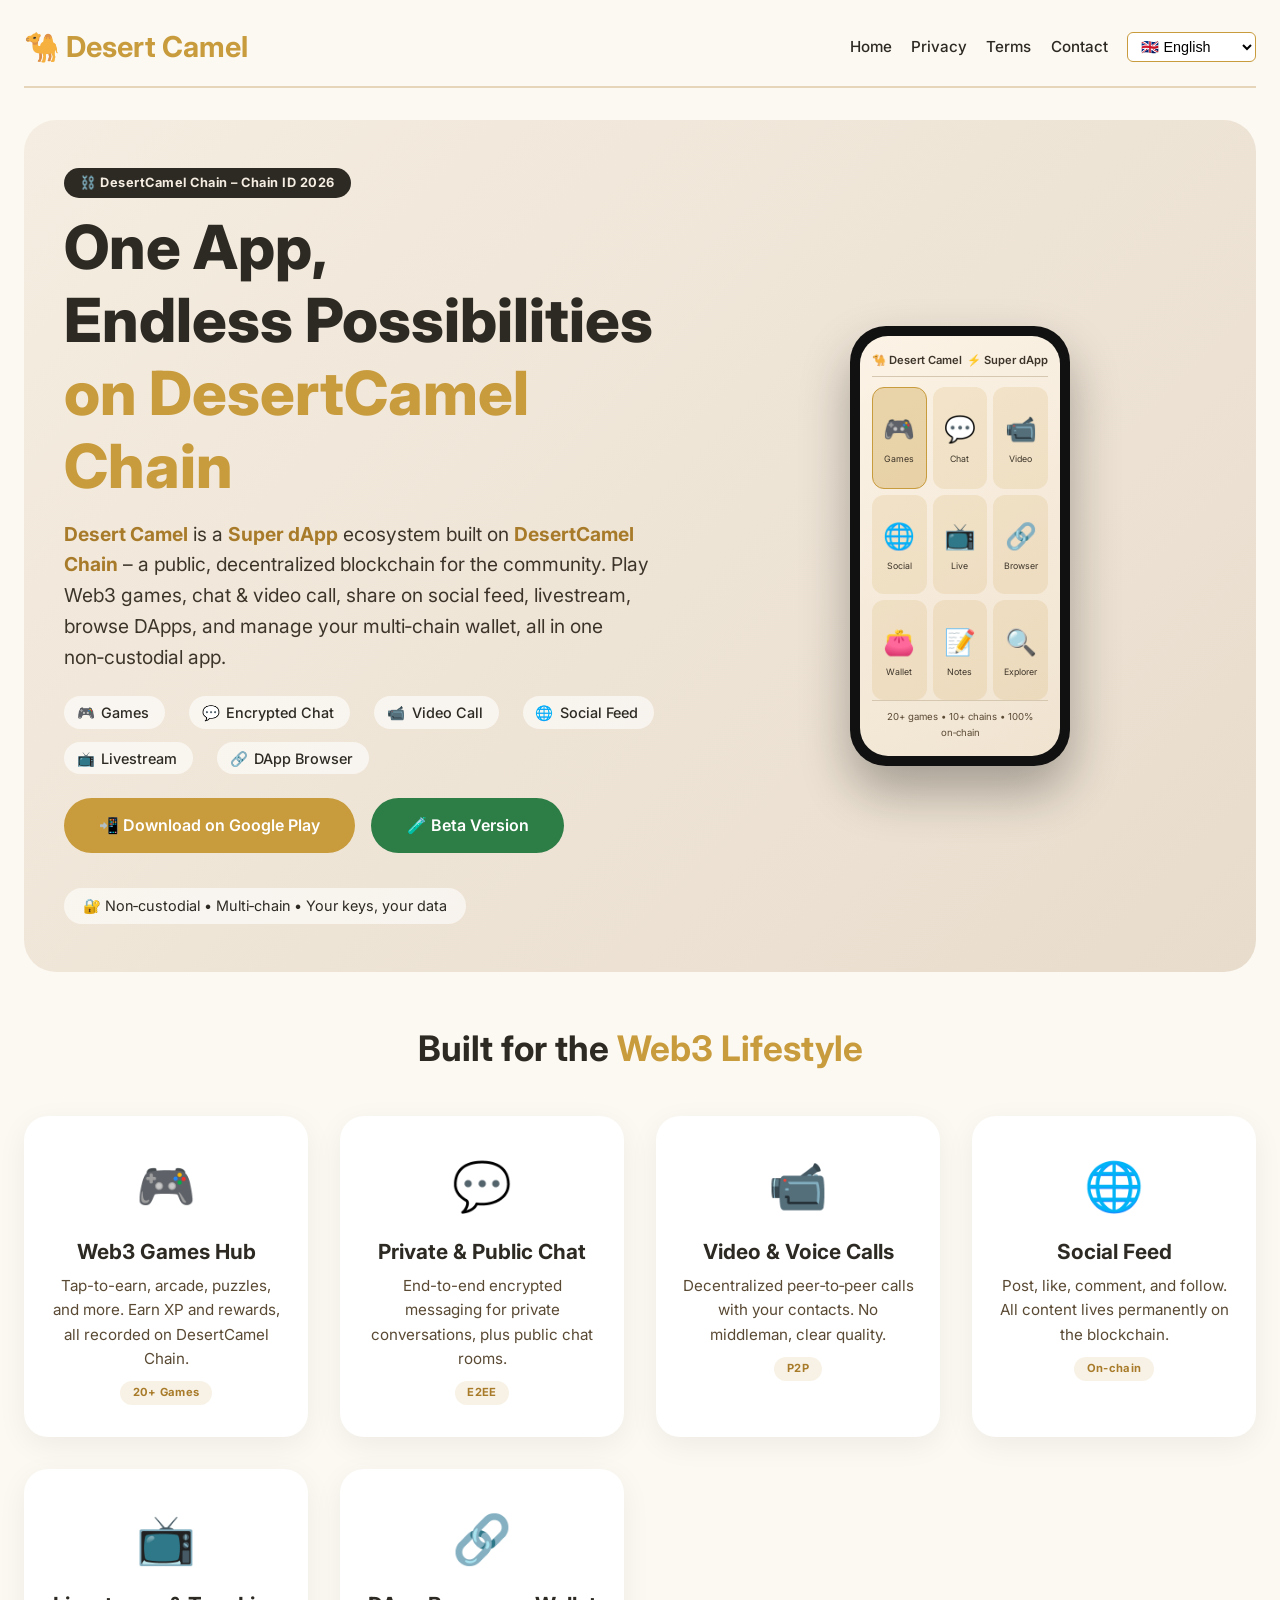
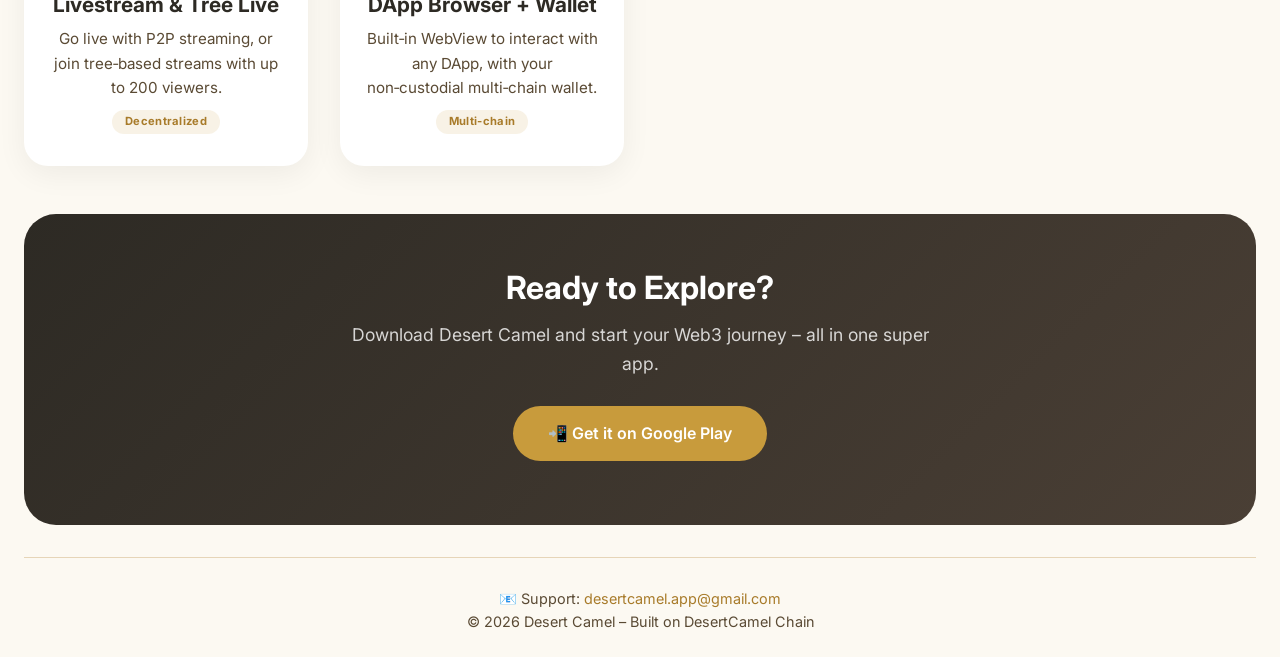
==== commit 7a28eb66: "Change greeting from 'Hello World' to 'Goodbye World'" ====
--- a/index.html
+++ b/index.html
@@ -1,19 +1,24 @@
 <!DOCTYPE html>
 <html lang="en">
 <head>
-  <meta charset="UTF-8">
-  <meta name="viewport" content="width=device-width, initial-scale=1.0">
-  <title>Desert Camel – Tap Game on SidraChain</title>
-  <link href="https://fonts.googleapis.com/css2?family=Inter:opsz,wght@14..32,400..700&display=swap" rel="stylesheet">
+  <meta charset="UTF-8" />
+  <meta name="viewport" content="width=device-width, initial-scale=1.0" />
+  <title>Desert Camel – Super dApp on DesertCamel Chain</title>
+  <link href="https://fonts.googleapis.com/css2?family=Inter:opsz,wght@14..32,400..700&display=swap" rel="stylesheet" />
   <style>
-    * { margin:0; padding:0; box-sizing:border-box; }
+    /* Reset & base */
+    * {
+      margin: 0;
+      padding: 0;
+      box-sizing: border-box;
+    }
     body {
       font-family: 'Inter', sans-serif;
       background: #fcf9f2;
       color: #2d2a24;
       line-height: 1.6;
       padding: 1.5rem;
-      max-width: 1200px;
+      max-width: 1280px;
       margin: 0 auto;
       min-height: 100vh;
       display: flex;
@@ -28,31 +33,102 @@
       border-bottom: 2px solid #e6d5b8;
       margin-bottom: 2rem;
     }
-    .logo { font-size: 1.6rem; font-weight: 700; }
-    .logo span { color: #c89b3c; }
-    nav { display: flex; align-items: center; flex-wrap: wrap; gap: 0.5rem 1rem; }
-    nav a { color: #2d2a24; text-decoration: none; font-weight: 500; font-size: 0.95rem; }
-    nav a:hover { color: #c89b3c; }
-    .lang-select { padding: 0.3rem 0.5rem; border-radius: 6px; border: 1px solid #c89b3c; background: white; font-size: 0.9rem; cursor: pointer; }
+    .logo {
+      font-size: 1.8rem;
+      font-weight: 700;
+      display: flex;
+      align-items: center;
+      gap: 0.4rem;
+    }
+    .logo span {
+      color: #c89b3c;
+    }
+    nav {
+      display: flex;
+      align-items: center;
+      flex-wrap: wrap;
+      gap: 0.5rem 1.2rem;
+    }
+    nav a {
+      color: #2d2a24;
+      text-decoration: none;
+      font-weight: 500;
+      font-size: 0.95rem;
+      transition: color 0.2s;
+    }
+    nav a:hover {
+      color: #c89b3c;
+    }
+    .lang-select {
+      padding: 0.3rem 0.6rem;
+      border-radius: 6px;
+      border: 1px solid #c89b3c;
+      background: white;
+      font-size: 0.9rem;
+      cursor: pointer;
+    }
+    /* Hero */
     .hero {
       display: flex;
       flex-wrap: wrap;
       align-items: center;
       gap: 3rem;
       background: linear-gradient(135deg, #f5ede1, #e8dccc);
-      padding: 2.5rem;
+      padding: 3rem 2.5rem;
       border-radius: 2rem;
       margin-bottom: 3rem;
     }
-    .hero-text { flex: 1 1 300px; }
-    .hero-text h1 { font-size: clamp(2.2rem, 5vw, 3.5rem); line-height: 1.2; font-weight: 800; }
-    .hero-text h1 span { color: #c89b3c; }
-    .hero-text p { font-size: 1.1rem; margin: 1.2rem 0; }
+    .hero-text {
+      flex: 1 1 340px;
+    }
+    .hero-text h1 {
+      font-size: clamp(2.4rem, 5vw, 3.8rem);
+      line-height: 1.2;
+      font-weight: 800;
+    }
+    .hero-text h1 .highlight {
+      color: #c89b3c;
+    }
+    .hero-text .tagline {
+      font-size: 1.2rem;
+      margin: 1rem 0 1.5rem;
+      color: #3d352a;
+    }
+    .hero-text .tagline strong {
+      color: #a87b2a;
+    }
+    .hero-text .chain-badge {
+      display: inline-block;
+      background: #2d2a24;
+      color: #f5ede1;
+      font-size: 0.8rem;
+      font-weight: 700;
+      padding: 0.3rem 1rem;
+      border-radius: 30px;
+      margin-bottom: 0.8rem;
+      letter-spacing: 0.5px;
+    }
+    .badge-group {
+      display: flex;
+      flex-wrap: wrap;
+      gap: 0.8rem 1.5rem;
+      margin: 1.2rem 0 1.5rem;
+    }
+    .badge-item {
+      display: flex;
+      align-items: center;
+      gap: 0.4rem;
+      background: rgba(255, 255, 255, 0.6);
+      padding: 0.3rem 1rem 0.3rem 0.8rem;
+      border-radius: 30px;
+      font-size: 0.9rem;
+      font-weight: 500;
+    }
     .btn-group {
       display: flex;
       flex-wrap: wrap;
       gap: 1rem;
-      margin: 1.2rem 0 0.5rem;
+      margin: 1.5rem 0 1rem;
     }
     .btn {
       display: inline-block;
@@ -62,60 +138,176 @@
       border-radius: 50px;
       font-weight: 600;
       text-decoration: none;
-      transition: 0.3s;
+      transition: 0.25s ease;
       border: none;
       cursor: pointer;
     }
-    .btn:hover { background: #a87b2a; transform: scale(1.02); }
+    .btn:hover {
+      background: #a87b2a;
+      transform: scale(1.02);
+    }
     .btn-secondary {
       background: #2d7d46;
     }
-    .btn-secondary:hover { background: #1e5f33; }
+    .btn-secondary:hover {
+      background: #1e5f33;
+    }
     .trust-badge {
       margin-top: 1.2rem;
       font-size: 0.9rem;
-      background: rgba(255,255,255,0.6);
-      padding: 0.4rem 1rem;
+      background: rgba(255, 255, 255, 0.6);
+      padding: 0.4rem 1.2rem;
       border-radius: 30px;
       display: inline-block;
     }
-    .hero-mockup { flex: 1 1 250px; display: flex; justify-content: center; }
+    /* Phone mockup */
+    .hero-mockup {
+      flex: 1 1 260px;
+      display: flex;
+      justify-content: center;
+    }
     .phone {
-      width: 200px; height: 400px;
-      background: #111; border-radius: 36px; padding: 10px;
-      box-shadow: 0 20px 40px rgba(0,0,0,0.3);
+      width: 220px;
+      height: 440px;
+      background: #111;
+      border-radius: 36px;
+      padding: 10px;
+      box-shadow: 0 25px 50px rgba(0, 0, 0, 0.3);
     }
     .phone-screen {
-      width: 100%; height: 100%;
+      width: 100%;
+      height: 100%;
       background: linear-gradient(145deg, #fcf3e6, #f0e3d0);
-      border-radius: 28px; padding: 16px 12px;
-      display: flex; flex-direction: column;
-    }
-    .game-ui { display: flex; flex-direction: column; align-items: center; justify-content: center; height: 100%; }
-    .game-ui .camel { font-size: 4rem; margin: 8px 0; }
-    .game-ui .tap-btn {
-      background: #c89b3c; color: white; padding: 8px 20px; border-radius: 30px;
-      font-weight: 700; font-size: 0.9rem; border: none; cursor: pointer;
-      margin: 8px 0;
-    }
-    .game-ui .stats { width: 100%; font-size: 0.75rem; font-weight: 600; display: flex; justify-content: space-between; padding: 4px 0; }
-    .game-ui .stats span { background: rgba(255,255,255,0.6); padding: 2px 8px; border-radius: 12px; }
-    .game-ui .xp-bar { width: 100%; height: 6px; background: #e0d4c0; border-radius: 10px; overflow: hidden; margin: 4px 0; }
-    .game-ui .xp-fill { height: 100%; width: 65%; background: #c89b3c; border-radius: 10px; }
-    .features { margin: 3rem 0; }
-    .features h2 { text-align: center; font-size: 2rem; margin-bottom: 2rem; }
+      border-radius: 28px;
+      padding: 16px 12px;
+      display: flex;
+      flex-direction: column;
+      overflow: hidden;
+    }
+    .app-ui {
+      display: flex;
+      flex-direction: column;
+      height: 100%;
+    }
+    .app-header {
+      display: flex;
+      justify-content: space-between;
+      font-size: 0.7rem;
+      font-weight: 600;
+      color: #3d352a;
+      padding-bottom: 6px;
+      border-bottom: 1px solid #d6c8b0;
+    }
+    .app-grid {
+      display: grid;
+      grid-template-columns: 1fr 1fr 1fr;
+      gap: 6px;
+      margin-top: 10px;
+      flex: 1;
+    }
+    .app-icon {
+      background: rgba(200, 155, 60, 0.15);
+      border-radius: 12px;
+      display: flex;
+      flex-direction: column;
+      align-items: center;
+      justify-content: center;
+      font-size: 1.6rem;
+      padding: 6px 0;
+      transition: 0.2s;
+    }
+    .app-icon span {
+      font-size: 0.55rem;
+      color: #3d352a;
+      margin-top: 2px;
+    }
+    .app-icon.highlight {
+      background: rgba(200, 155, 60, 0.35);
+      border: 1.5px solid #c89b3c;
+    }
+    .app-footer {
+      margin-top: auto;
+      font-size: 0.6rem;
+      color: #5a4a34;
+      text-align: center;
+      padding-top: 8px;
+      border-top: 1px solid #d6c8b0;
+    }
+    /* Features */
+    .features {
+      margin: 3rem 0;
+    }
+    .features h2 {
+      text-align: center;
+      font-size: 2.2rem;
+      margin-bottom: 2.5rem;
+      font-weight: 700;
+    }
+    .features h2 span {
+      color: #c89b3c;
+    }
     .feature-grid {
       display: grid;
-      grid-template-columns: repeat(auto-fit, minmax(220px, 1fr));
-      gap: 1.8rem;
+      grid-template-columns: repeat(auto-fit, minmax(250px, 1fr));
+      gap: 2rem;
     }
     .feature-card {
-      background: #fff; padding: 1.8rem 1.5rem; border-radius: 1.5rem;
-      box-shadow: 0 8px 30px rgba(0,0,0,0.08); text-align: center;
-    }
-    .feature-card .icon { font-size: 2.5rem; }
-    .feature-card h3 { margin: 0.8rem 0 0.4rem; font-size: 1.2rem; }
-    .feature-card p { font-size: 0.95rem; color: #5a4a34; }
+      background: #fff;
+      padding: 2rem 1.5rem;
+      border-radius: 1.5rem;
+      box-shadow: 0 8px 30px rgba(0, 0, 0, 0.06);
+      text-align: center;
+      transition: transform 0.2s;
+    }
+    .feature-card:hover {
+      transform: translateY(-6px);
+    }
+    .feature-card .icon {
+      font-size: 3rem;
+      margin-bottom: 0.5rem;
+    }
+    .feature-card h3 {
+      font-size: 1.3rem;
+      margin: 0.6rem 0 0.4rem;
+    }
+    .feature-card p {
+      font-size: 0.95rem;
+      color: #5a4a34;
+    }
+    .feature-card .tag {
+      display: inline-block;
+      background: #c89b3c20;
+      color: #a87b2a;
+      font-size: 0.7rem;
+      font-weight: 700;
+      padding: 0.2rem 0.8rem;
+      border-radius: 20px;
+      margin-top: 0.6rem;
+      letter-spacing: 0.3px;
+    }
+    /* CTA */
+    .cta-section {
+      background: linear-gradient(135deg, #2d2a24, #4a3f35);
+      color: white;
+      padding: 3rem 2rem;
+      border-radius: 2rem;
+      text-align: center;
+      margin: 3rem 0 2rem;
+    }
+    .cta-section h2 {
+      font-size: 2rem;
+      margin-bottom: 0.5rem;
+    }
+    .cta-section p {
+      font-size: 1.1rem;
+      opacity: 0.8;
+      max-width: 600px;
+      margin: 0 auto 1.8rem;
+    }
+    .cta-section .btn-group {
+      justify-content: center;
+    }
+    /* Footer */
     footer {
       margin-top: auto;
       border-top: 1px solid #e6d5b8;
@@ -124,19 +316,63 @@
       color: #5a4a34;
       font-size: 0.9rem;
     }
-    footer a { color: #a87b2a; text-decoration: none; }
-    footer a:hover { text-decoration: underline; }
+    footer a {
+      color: #a87b2a;
+      text-decoration: none;
+    }
+    footer a:hover {
+      text-decoration: underline;
+    }
+
+    /* Responsive */
     @media (max-width: 700px) {
-      header { flex-direction: column; gap: 0.8rem; align-items: center; }
-      nav { justify-content: center; }
-      nav a { margin: 0 0.4rem; font-size: 0.85rem; }
-      .hero { flex-direction: column; text-align: center; padding: 2rem 1.5rem; }
-      .btn-group { justify-content: center; }
-      .phone { width: 160px; height: 320px; }
-      .game-ui .camel { font-size: 3rem; }
-      .feature-grid { grid-template-columns: 1fr 1fr; }
-    }
-    @media (max-width: 450px) { .feature-grid { grid-template-columns: 1fr; } }
+      header {
+        flex-direction: column;
+        gap: 0.8rem;
+        align-items: center;
+      }
+      nav {
+        justify-content: center;
+      }
+      nav a {
+        font-size: 0.85rem;
+      }
+      .hero {
+        flex-direction: column;
+        text-align: center;
+        padding: 2rem 1.5rem;
+      }
+      .btn-group {
+        justify-content: center;
+      }
+      .badge-group {
+        justify-content: center;
+      }
+      .phone {
+        width: 180px;
+        height: 360px;
+      }
+      .app-icon {
+        font-size: 1.3rem;
+      }
+      .app-icon span {
+        font-size: 0.5rem;
+      }
+      .features h2 {
+        font-size: 1.8rem;
+      }
+      .feature-grid {
+        grid-template-columns: 1fr 1fr;
+      }
+    }
+    @media (max-width: 450px) {
+      .feature-grid {
+        grid-template-columns: 1fr;
+      }
+      .hero-text h1 {
+        font-size: 2rem;
+      }
+    }
   </style>
 </head>
 <body>
@@ -149,9 +385,9 @@
       <a href="contact.html" data-key="contact">Contact</a>
       <select class="lang-select" id="langSelector" onchange="switchLang(this.value)">
         <option value="en">🇬🇧 English</option>
+        <option value="vi">🇻🇳 Tiếng Việt</option>
         <option value="zh">🇨🇳 中文</option>
         <option value="hi">🇮🇳 हिंदी</option>
-        <option value="vi">🇻🇳 Tiếng Việt</option>
         <option value="ar">🇸🇦 العربية</option>
         <option value="id">🇮🇩 Indonesia</option>
         <option value="ms">🇲🇾 Melayu</option>
@@ -162,344 +398,602 @@
       </select>
     </nav>
   </header>
+
   <main>
+    <!-- Hero Section -->
     <section class="hero">
       <div class="hero-text">
-        <h1><span data-key="hero-title1">Tap the Camel,</span><br><span data-key="hero-title2">Earn XP,</span><br><span data-key="hero-title3">On SidraChain!</span></h1>
-        <p data-key="hero-desc">Desert Camel is a <strong>tap-to-earn</strong> game built on <strong>SidraChain</strong> blockchain. Tap the camel to earn XP, collect Camel XP (Cxp) and Camel (CML) tokens – all securely recorded on the public chain. No private keys required – just pure fun!</p>
+        <div class="chain-badge" data-key="chain-badge">⛓️ DesertCamel Chain – Chain ID 2026</div>
+        <h1>
+          <span data-key="hero-line1">One App,</span><br />
+          <span data-key="hero-line2">Endless Possibilities</span><br />
+          <span class="highlight" data-key="hero-line3">on DesertCamel Chain</span>
+        </h1>
+        <p class="tagline" data-key="hero-desc">
+          <strong>Desert Camel</strong> is a <strong>Super dApp</strong> ecosystem built on 
+          <strong>DesertCamel Chain</strong> – a public, decentralized blockchain for the community. 
+          Play Web3 games, chat &amp; video call, share on social feed, livestream, browse DApps, 
+          and manage your multi‑chain wallet, all in one non‑custodial app.
+        </p>
+        <div class="badge-group">
+          <span class="badge-item">🎮 <span data-key="badge-games">Games</span></span>
+          <span class="badge-item">💬 <span data-key="badge-chat">Encrypted Chat</span></span>
+          <span class="badge-item">📹 <span data-key="badge-call">Video Call</span></span>
+          <span class="badge-item">🌐 <span data-key="badge-social">Social Feed</span></span>
+          <span class="badge-item">📺 <span data-key="badge-live">Livestream</span></span>
+          <span class="badge-item">🔗 <span data-key="badge-dapp">DApp Browser</span></span>
+        </div>
         <div class="btn-group">
-          <!-- Link Google Play chính thức -->
           <a href="https://play.google.com/store/apps/details?id=app.desertcamel.taponsidrachain" target="_blank" class="btn" data-key="hero-btn">📲 Download on Google Play</a>
-          <!-- Nút beta (giữ nguyên) -->
           <a href="https://drive.google.com/uc?export=download&id=1f9a2H4D3hfqAbuxuEFLCavRrPLI6hvHf" download class="btn btn-secondary" data-key="hero-beta">🧪 Beta Version</a>
         </div>
-        <div class="trust-badge" data-key="trust-badge">⛓️ All progress stored on SidraChain – transparent and secure.</div>
+        <div class="trust-badge" data-key="trust-badge">🔐 Non‑custodial • Multi‑chain • Your keys, your data</div>
       </div>
       <div class="hero-mockup">
         <div class="phone">
           <div class="phone-screen">
-            <div class="game-ui">
-              <div class="stats"><span data-key="mockup-xp">🔥 XP 1,250</span><span data-key="mockup-cxp">🐪 Cxp 0.8</span><span data-key="mockup-cml">💎 CML 12</span></div>
-              <div class="xp-bar"><div class="xp-fill"></div></div>
-              <div class="camel">🐫</div>
-              <button class="tap-btn" data-key="mockup-tap">👆 Tap!</button>
-              <div style="font-size:0.65rem;color:#5a4a34;margin-top:4px;" data-key="mockup-level">Level 7 • 850 XP to next level</div>
+            <div class="app-ui">
+              <div class="app-header">
+                <span>🐪 Desert Camel</span>
+                <span>⚡ Super dApp</span>
+              </div>
+              <div class="app-grid">
+                <div class="app-icon highlight">🎮<span>Games</span></div>
+                <div class="app-icon">💬<span>Chat</span></div>
+                <div class="app-icon">📹<span>Video</span></div>
+                <div class="app-icon">🌐<span>Social</span></div>
+                <div class="app-icon">📺<span>Live</span></div>
+                <div class="app-icon">🔗<span>Browser</span></div>
+                <div class="app-icon">👛<span>Wallet</span></div>
+                <div class="app-icon">📝<span>Notes</span></div>
+                <div class="app-icon">🔍<span>Explorer</span></div>
+              </div>
+              <div class="app-footer" data-key="mockup-footer">20+ games • 10+ chains • 100% on‑chain</div>
             </div>
           </div>
         </div>
       </div>
     </section>
+
+    <!-- Features -->
     <section class="features">
-      <h2 data-key="features-title">Why Play Desert Camel?</h2>
+      <h2 data-key="features-title">Built for the <span>Web3 Lifestyle</span></h2>
       <div class="feature-grid">
-        <div class="feature-card"><div class="icon">👆</div><h3 data-key="feature1-title">Simple Tap Game</h3><p data-key="feature1-desc">Just tap the camel to earn XP. Easy to learn, fun to play.</p></div>
-        <div class="feature-card"><div class="icon">⛓️</div><h3 data-key="feature2-title">Blockchain-Powered</h3><p data-key="feature2-desc">Every tap and point is recorded on SidraChain – public, transparent, and permanent.</p></div>
-        <div class="feature-card"><div class="icon">📈</div><h3 data-key="feature3-title">Earn & Upgrade</h3><p data-key="feature3-desc">Collect XP, earn Camel XP (Cxp) and CML tokens, and upgrade your tap power.</p></div>
-        <div class="feature-card"><div class="icon">🏆</div><h3 data-key="feature4-title">Daily Missions</h3><p data-key="feature4-desc">Complete daily challenges to earn bonus points and climb the leaderboard.</p></div>
+        <div class="feature-card">
+          <div class="icon">🎮</div>
+          <h3 data-key="f1-title">Web3 Games Hub</h3>
+          <p data-key="f1-desc">Tap-to-earn, arcade, puzzles, and more. Earn XP and rewards, all recorded on DesertCamel Chain.</p>
+          <span class="tag" data-key="f1-tag">20+ Games</span>
+        </div>
+        <div class="feature-card">
+          <div class="icon">💬</div>
+          <h3 data-key="f2-title">Private &amp; Public Chat</h3>
+          <p data-key="f2-desc">End-to-end encrypted messaging for private conversations, plus public chat rooms.</p>
+          <span class="tag" data-key="f2-tag">E2EE</span>
+        </div>
+        <div class="feature-card">
+          <div class="icon">📹</div>
+          <h3 data-key="f3-title">Video &amp; Voice Calls</h3>
+          <p data-key="f3-desc">Decentralized peer‑to‑peer calls with your contacts. No middleman, clear quality.</p>
+          <span class="tag" data-key="f3-tag">P2P</span>
+        </div>
+        <div class="feature-card">
+          <div class="icon">🌐</div>
+          <h3 data-key="f4-title">Social Feed</h3>
+          <p data-key="f4-desc">Post, like, comment, and follow. All content lives permanently on the blockchain.</p>
+          <span class="tag" data-key="f4-tag">On‑chain</span>
+        </div>
+        <div class="feature-card">
+          <div class="icon">📺</div>
+          <h3 data-key="f5-title">Livestream &amp; Tree Live</h3>
+          <p data-key="f5-desc">Go live with P2P streaming, or join tree‑based streams with up to 200 viewers.</p>
+          <span class="tag" data-key="f5-tag">Decentralized</span>
+        </div>
+        <div class="feature-card">
+          <div class="icon">🔗</div>
+          <h3 data-key="f6-title">DApp Browser + Wallet</h3>
+          <p data-key="f6-desc">Built‑in WebView to interact with any DApp, with your non‑custodial multi‑chain wallet.</p>
+          <span class="tag" data-key="f6-tag">Multi‑chain</span>
+        </div>
+      </div>
+    </section>
+
+    <!-- Call to Action -->
+    <section class="cta-section">
+      <h2 data-key="cta-title">Ready to Explore?</h2>
+      <p data-key="cta-desc">Download Desert Camel and start your Web3 journey – all in one super app.</p>
+      <div class="btn-group">
+        <a href="https://play.google.com/store/apps/details?id=app.desertcamel.taponsidrachain" target="_blank" class="btn" data-key="cta-btn">📲 Get it on Google Play</a>
       </div>
     </section>
   </main>
+
   <footer>
     <p data-key="footer-support">📧 Support: <a href="mailto:desertcamel.app@gmail.com">desertcamel.app@gmail.com</a></p>
-    <p data-key="footer-copy">© 2026 Desert Camel. Built on SidraChain.</p>
+    <p data-key="footer-copy">© 2026 Desert Camel – Built on DesertCamel Chain</p>
   </footer>
 
   <script>
+    // ================================================================
+    //  TRANSLATIONS – based on your ARB files
+    // ================================================================
     const translations = {
       en: {
         home: 'Home', privacy: 'Privacy', terms: 'Terms', contact: 'Contact',
-        'hero-title1': 'Tap the Camel,',
-        'hero-title2': 'Earn XP,',
-        'hero-title3': 'On SidraChain!',
-        'hero-desc': 'Desert Camel is a <strong>tap-to-earn</strong> game built on <strong>SidraChain</strong> blockchain. Tap the camel to earn XP, collect Camel XP (Cxp) and Camel (CML) tokens – all securely recorded on the public chain. No private keys required – just pure fun!',
+        'chain-badge': '⛓️ DesertCamel Chain – Chain ID 2026',
+        'hero-line1': 'One App,',
+        'hero-line2': 'Endless Possibilities',
+        'hero-line3': 'on DesertCamel Chain',
+        'hero-desc': '<strong>Desert Camel</strong> is a <strong>Super dApp</strong> ecosystem built on <strong>DesertCamel Chain</strong> – a public, decentralized blockchain for the community. Play Web3 games, chat &amp; video call, share on social feed, livestream, browse DApps, and manage your multi‑chain wallet, all in one non‑custodial app.',
+        'badge-games': 'Games',
+        'badge-chat': 'Encrypted Chat',
+        'badge-call': 'Video Call',
+        'badge-social': 'Social Feed',
+        'badge-live': 'Livestream',
+        'badge-dapp': 'DApp Browser',
         'hero-btn': '📲 Download on Google Play',
         'hero-beta': '🧪 Beta Version',
-        'trust-badge': '⛓️ All progress stored on SidraChain – transparent and secure.',
-        'mockup-xp': '🔥 XP 1,250',
-        'mockup-cxp': '🐪 Cxp 0.8',
-        'mockup-cml': '💎 CML 12',
-        'mockup-tap': '👆 Tap!',
-        'mockup-level': 'Level 7 • 850 XP to next level',
-        'features-title': 'Why Play Desert Camel?',
-        'feature1-title': 'Simple Tap Game',
-        'feature1-desc': 'Just tap the camel to earn XP. Easy to learn, fun to play.',
-        'feature2-title': 'Blockchain-Powered',
-        'feature2-desc': 'Every tap and point is recorded on SidraChain – public, transparent, and permanent.',
-        'feature3-title': 'Earn & Upgrade',
-        'feature3-desc': 'Collect XP, earn Camel XP (Cxp) and CML tokens, and upgrade your tap power.',
-        'feature4-title': 'Daily Missions',
-        'feature4-desc': 'Complete daily challenges to earn bonus points and climb the leaderboard.',
+        'trust-badge': '🔐 Non‑custodial • Multi‑chain • Your keys, your data',
+        'mockup-footer': '20+ games • 10+ chains • 100% on‑chain',
+        'features-title': 'Built for the <span>Web3 Lifestyle</span>',
+        'f1-title': 'Web3 Games Hub',
+        'f1-desc': 'Tap-to-earn, arcade, puzzles, and more. Earn XP and rewards, all recorded on DesertCamel Chain.',
+        'f1-tag': '20+ Games',
+        'f2-title': 'Private & Public Chat',
+        'f2-desc': 'End-to-end encrypted messaging for private conversations, plus public chat rooms.',
+        'f2-tag': 'E2EE',
+        'f3-title': 'Video & Voice Calls',
+        'f3-desc': 'Decentralized peer‑to‑peer calls with your contacts. No middleman, clear quality.',
+        'f3-tag': 'P2P',
+        'f4-title': 'Social Feed',
+        'f4-desc': 'Post, like, comment, and follow. All content lives permanently on the blockchain.',
+        'f4-tag': 'On‑chain',
+        'f5-title': 'Livestream & Tree Live',
+        'f5-desc': 'Go live with P2P streaming, or join tree‑based streams with up to 200 viewers.',
+        'f5-tag': 'Decentralized',
+        'f6-title': 'DApp Browser + Wallet',
+        'f6-desc': 'Built‑in WebView to interact with any DApp, with your non‑custodial multi‑chain wallet.',
+        'f6-tag': 'Multi‑chain',
+        'cta-title': 'Ready to Explore?',
+        'cta-desc': 'Download Desert Camel and start your Web3 journey – all in one super app.',
+        'cta-btn': '📲 Get it on Google Play',
         'footer-support': '📧 Support: <a href="mailto:desertcamel.app@gmail.com">desertcamel.app@gmail.com</a>',
-        'footer-copy': '© 2026 Desert Camel. Built on SidraChain.'
+        'footer-copy': '© 2026 Desert Camel – Built on DesertCamel Chain'
       },
       vi: {
         home: 'Trang chủ', privacy: 'Chính sách bảo mật', terms: 'Điều khoản', contact: 'Liên hệ',
-        'hero-title1': 'Chạm vào lạc đà,',
-        'hero-title2': 'Kiếm XP,',
-        'hero-title3': 'Trên SidraChain!',
-        'hero-desc': 'Desert Camel là trò chơi <strong>tap-to-earn</strong> được xây dựng trên blockchain <strong>SidraChain</strong>. Chạm vào lạc đà để kiếm XP, thu thập Camel XP (Cxp) và token Camel (CML) – tất cả được ghi lại trên chuỗi công khai. Không cần khóa riêng tư – chỉ là niềm vui thuần túy!',
+        'chain-badge': '⛓️ DesertCamel Chain – Chain ID 2026',
+        'hero-line1': 'Một ứng dụng,',
+        'hero-line2': 'Vô vàn khả năng',
+        'hero-line3': 'trên DesertCamel Chain',
+        'hero-desc': '<strong>Desert Camel</strong> là hệ sinh thái <strong>Super dApp</strong> được xây dựng trên <strong>DesertCamel Chain</strong> – một blockchain công khai, phi tập trung, dành cho cộng đồng. Chơi game Web3, nhắn tin &amp; gọi video, đăng trên mạng xã hội, livestream, duyệt DApp và quản lý ví đa chuỗi, tất cả trong một ứng dụng không lưu giữ.',
+        'badge-games': 'Trò chơi',
+        'badge-chat': 'Nhắn tin mã hóa',
+        'badge-call': 'Gọi video',
+        'badge-social': 'Mạng xã hội',
+        'badge-live': 'Livestream',
+        'badge-dapp': 'DApp Browser',
         'hero-btn': '📲 Tải xuống trên Google Play',
         'hero-beta': '🧪 Bản Beta',
-        'trust-badge': '⛓️ Mọi tiến trình được lưu trên SidraChain – minh bạch và an toàn.',
-        'mockup-xp': '🔥 XP 1.250',
-        'mockup-cxp': '🐪 Cxp 0,8',
-        'mockup-cml': '💎 CML 12',
-        'mockup-tap': '👆 Chạm!',
-        'mockup-level': 'Cấp 7 • 850 XP đến cấp tiếp theo',
-        'features-title': 'Tại sao chơi Desert Camel?',
-        'feature1-title': 'Game chạm đơn giản',
-        'feature1-desc': 'Chỉ cần chạm vào lạc đà để kiếm XP. Dễ học, vui chơi.',
-        'feature2-title': 'Được hỗ trợ bởi Blockchain',
-        'feature2-desc': 'Mọi lần chạm và điểm số được ghi trên SidraChain – công khai, minh bạch và vĩnh viễn.',
-        'feature3-title': 'Kiếm & Nâng cấp',
-        'feature3-desc': 'Thu thập XP, kiếm Camel XP (Cxp) và token CML, nâng cấp sức mạnh chạm.',
-        'feature4-title': 'Nhiệm vụ hàng ngày',
-        'feature4-desc': 'Hoàn thành thử thách hàng ngày để nhận điểm thưởng và leo bảng xếp hạng.',
+        'trust-badge': '🔐 Không lưu giữ • Đa chuỗi • Khóa của bạn, dữ liệu của bạn',
+        'mockup-footer': '20+ game • 10+ chuỗi • 100% trên chuỗi',
+        'features-title': 'Xây dựng cho <span>Lối sống Web3</span>',
+        'f1-title': 'Trung tâm Game Web3',
+        'f1-desc': 'Chạm để kiếm, arcade, giải đố và hơn thế. Kiếm XP và phần thưởng, tất cả được ghi trên DesertCamel Chain.',
+        'f1-tag': '20+ Game',
+        'f2-title': 'Chat Riêng tư & Công khai',
+        'f2-desc': 'Tin nhắn mã hóa đầu cuối cho trò chuyện riêng tư, cộng với phòng chat công khai.',
+        'f2-tag': 'E2EE',
+        'f3-title': 'Gọi Video & Thoại',
+        'f3-desc': 'Cuộc gọi ngang hàng phi tập trung với danh bạ của bạn. Không trung gian, chất lượng rõ ràng.',
+        'f3-tag': 'P2P',
+        'f4-title': 'Bảng tin xã hội',
+        'f4-desc': 'Đăng, thích, bình luận và theo dõi. Mọi nội dung đều tồn tại vĩnh viễn trên blockchain.',
+        'f4-tag': 'Trên chuỗi',
+        'f5-title': 'Livestream & Tree Live',
+        'f5-desc': 'Phát trực tiếp P2P hoặc tham gia phát trực tiếp dạng cây với tối đa 200 người xem.',
+        'f5-tag': 'Phi tập trung',
+        'f6-title': 'DApp Browser + Ví',
+        'f6-desc': 'WebView tích hợp để tương tác với mọi DApp, với ví đa chuỗi không lưu giữ của bạn.',
+        'f6-tag': 'Đa chuỗi',
+        'cta-title': 'Sẵn sàng khám phá?',
+        'cta-desc': 'Tải Desert Camel và bắt đầu hành trình Web3 của bạn – tất cả trong một siêu ứng dụng.',
+        'cta-btn': '📲 Tải trên Google Play',
         'footer-support': '📧 Hỗ trợ: <a href="mailto:desertcamel.app@gmail.com">desertcamel.app@gmail.com</a>',
-        'footer-copy': '© 2026 Desert Camel. Xây dựng trên SidraChain.'
+        'footer-copy': '© 2026 Desert Camel – Xây dựng trên DesertCamel Chain'
       },
       zh: {
         home: '首页', privacy: '隐私政策', terms: '服务条款', contact: '联系我们',
-        'hero-title1': '点击骆驼，',
-        'hero-title2': '赚取 XP，',
-        'hero-title3': '在 SidraChain 上！',
-        'hero-desc': 'Desert Camel 是一款建立在 <strong>SidraChain</strong> 区块链上的 <strong>点击赚取</strong> 游戏。点击骆驼赚取 XP，收集 Camel XP (Cxp) 和 Camel (CML) 代币 – 所有记录都安全地保存在公共链上。无需私钥 – 纯粹的乐趣！',
+        'chain-badge': '⛓️ DesertCamel Chain – 链 ID 2026',
+        'hero-line1': '一个应用，',
+        'hero-line2': '无限可能',
+        'hero-line3': '在 DesertCamel Chain 上',
+        'hero-desc': '<strong>Desert Camel</strong> 是一个 <strong>超级 dApp</strong> 生态系统，建立在 <strong>DesertCamel Chain</strong> 上 – 一个公开、去中心化的区块链，属于社区。玩 Web3 游戏，聊天和视频通话，在社交动态分享，直播，浏览 DApp，并管理您的多链钱包，全部在一个非托管应用中。',
+        'badge-games': '游戏',
+        'badge-chat': '加密聊天',
+        'badge-call': '视频通话',
+        'badge-social': '社交动态',
+        'badge-live': '直播',
+        'badge-dapp': 'DApp 浏览器',
         'hero-btn': '📲 在 Google Play 下载',
         'hero-beta': '🧪 测试版',
-        'trust-badge': '⛓️ 所有进度存储在 SidraChain 上 – 透明且安全。',
-        'mockup-xp': '🔥 XP 1,250',
-        'mockup-cxp': '🐪 Cxp 0.8',
-        'mockup-cml': '💎 CML 12',
-        'mockup-tap': '👆 点击！',
-        'mockup-level': '等级 7 • 还需 850 XP 升级',
-        'features-title': '为什么玩 Desert Camel？',
-        'feature1-title': '简单点击游戏',
-        'feature1-desc': '只需点击骆驼即可赚取 XP。易于学习，有趣好玩。',
-        'feature2-title': '区块链驱动',
-        'feature2-desc': '每次点击和积分都记录在 SidraChain 上 – 公开、透明、永久。',
-        'feature3-title': '赚取和升级',
-        'feature3-desc': '收集 XP，赚取 Camel XP (Cxp) 和 CML 代币，升级点击威力。',
-        'feature4-title': '每日任务',
-        'feature4-desc': '完成每日挑战，赚取奖励积分并登上排行榜。',
+        'trust-badge': '🔐 非托管 • 多链 • 您的密钥，您的数据',
+        'mockup-footer': '20+ 游戏 • 10+ 条链 • 100% 上链',
+        'features-title': '为 <span>Web3 生活方式</span> 打造',
+        'f1-title': 'Web3 游戏中心',
+        'f1-desc': '点击赚取、街机、拼图等。赚取 XP 和奖励，全部在 DesertCamel Chain 上记录。',
+        'f1-tag': '20+ 游戏',
+        'f2-title': '私密与公开聊天',
+        'f2-desc': '端到端加密消息传递用于私密对话，以及公共聊天室。',
+        'f2-tag': '端到端加密',
+        'f3-title': '视频与语音通话',
+        'f3-desc': '与联系人进行去中心化点对点通话。无中间人，清晰质量。',
+        'f3-tag': 'P2P',
+        'f4-title': '社交动态',
+        'f4-desc': '发布、点赞、评论和关注。所有内容永久保存在区块链上。',
+        'f4-tag': '上链',
+        'f5-title': '直播与树形直播',
+        'f5-desc': '通过 P2P 流媒体直播，或加入基于树的流媒体，最多支持 200 名观众。',
+        'f5-tag': '去中心化',
+        'f6-title': 'DApp 浏览器 + 钱包',
+        'f6-desc': '内置 WebView，可与任何 DApp 交互，使用您的非托管多链钱包。',
+        'f6-tag': '多链',
+        'cta-title': '准备好探索了吗？',
+        'cta-desc': '下载 Desert Camel，开始您的 Web3 之旅 – 全部在一个超级应用。',
+        'cta-btn': '📲 在 Google Play 获取',
         'footer-support': '📧 支持: <a href="mailto:desertcamel.app@gmail.com">desertcamel.app@gmail.com</a>',
-        'footer-copy': '© 2026 Desert Camel。基于 SidraChain 构建。'
+        'footer-copy': '© 2026 Desert Camel – 基于 DesertCamel Chain 构建'
       },
       hi: {
         home: 'होम', privacy: 'गोपनीयता नीति', terms: 'सेवा की शर्तें', contact: 'संपर्क करें',
-        'hero-title1': 'ऊँट को टैप करें,',
-        'hero-title2': 'XP कमाएं,',
-        'hero-title3': 'SidraChain पर!',
-        'hero-desc': 'Desert Camel <strong>SidraChain</strong> ब्लॉकचेन पर बनाया गया एक <strong>टैप-टू-अर्न</strong> गेम है। XP कमाने के लिए ऊँट को टैप करें, Camel XP (Cxp) और Camel (CML) टोकन इकट्ठा करें – ये सभी सार्वजनिक चेन पर सुरक्षित रूप से रिकॉर्ड किए जाते हैं। निजी कुंजी की आवश्यकता नहीं – केवल शुद्ध मनोरंजन!',
+        'chain-badge': '⛓️ DesertCamel Chain – चेन आईडी 2026',
+        'hero-line1': 'एक ऐप,',
+        'hero-line2': 'असीम संभावनाएं',
+        'hero-line3': 'DesertCamel Chain पर',
+        'hero-desc': '<strong>Desert Camel</strong> एक <strong>Super dApp</strong> पारिस्थितिकी तंत्र है जो <strong>DesertCamel Chain</strong> पर बनाया गया है – एक सार्वजनिक, विकेन्द्रीकृत ब्लॉकचेन जो समुदाय के लिए है। Web3 गेम खेलें, चैट करें और वीडियो कॉल करें, सोशल फीड पर साझा करें, लाइवस्ट्रीम करें, DApps ब्राउज़ करें, और अपने मल्टी-चेन वॉलेट को प्रबंधित करें – सब एक नॉन-कस्टोडियल ऐप में।',
+        'badge-games': 'खेल',
+        'badge-chat': 'एन्क्रिप्टेड चैट',
+        'badge-call': 'वीडियो कॉल',
+        'badge-social': 'सोशल फीड',
+        'badge-live': 'लाइवस्ट्रीम',
+        'badge-dapp': 'DApp ब्राउज़र',
         'hero-btn': '📲 Google Play से डाउनलोड करें',
-        'hero-beta': '🧪 परीक्षण संस्करण',
-        'trust-badge': '⛓️ सारी प्रगति SidraChain पर संग्रहीत – पारदर्शी और सुरक्षित।',
-        'mockup-xp': '🔥 XP 1,250',
-        'mockup-cxp': '🐪 Cxp 0.8',
-        'mockup-cml': '💎 CML 12',
-        'mockup-tap': '👆 टैप करें!',
-        'mockup-level': 'स्तर 7 • अगले स्तर के लिए 850 XP',
-        'features-title': 'Desert Camel क्यों खेलें?',
-        'feature1-title': 'सरल टैप गेम',
-        'feature1-desc': 'XP कमाने के लिए बस ऊँट को टैप करें। सीखने में आसान, खेलने में मजेदार।',
-        'feature2-title': 'ब्लॉकचेन-संचालित',
-        'feature2-desc': 'हर टैप और अंक SidraChain पर रिकॉर्ड किए जाते हैं – सार्वजनिक, पारदर्शी और स्थायी।',
-        'feature3-title': 'कमाएं और अपग्रेड करें',
-        'feature3-desc': 'XP इकट्ठा करें, Camel XP (Cxp) और CML टोकन कमाएं, और अपनी टैप शक्ति को अपग्रेड करें।',
-        'feature4-title': 'दैनिक मिशन',
-        'feature4-desc': 'बोनस अंक अर्जित करने और लीडरबोर्ड पर चढ़ने के लिए दैनिक चुनौतियाँ पूरी करें।',
+        'hero-beta': '🧪 बीटा संस्करण',
+        'trust-badge': '🔐 गैर-संरक्षक • मल्टी-चेन • आपकी कुंजियाँ, आपका डेटा',
+        'mockup-footer': '20+ खेल • 10+ चेन • 100% ऑन-चेन',
+        'features-title': '<span>Web3 जीवनशैली</span> के लिए निर्मित',
+        'f1-title': 'Web3 गेम हब',
+        'f1-desc': 'टैप-टू-अर्न, आर्केड, पहेलियाँ और बहुत कुछ। XP और पुरस्कार अर्जित करें, सभी DesertCamel Chain पर रिकॉर्ड किए गए।',
+        'f1-tag': '20+ खेल',
+        'f2-title': 'निजी और सार्वजनिक चैट',
+        'f2-desc': 'निजी बातचीत के लिए एंड-टू-एंड एन्क्रिप्टेड मैसेजिंग, साथ ही सार्वजनिक चैट रूम।',
+        'f2-tag': 'E2EE',
+        'f3-title': 'वीडियो और वॉइस कॉल',
+        'f3-desc': 'अपने संपर्कों के साथ विकेन्द्रीकृत पीयर-टू-पीयर कॉल। कोई मध्यस्थ नहीं, स्पष्ट गुणवत्ता।',
+        'f3-tag': 'P2P',
+        'f4-title': 'सोशल फीड',
+        'f4-desc': 'पोस्ट करें, लाइक करें, टिप्पणी करें और फॉलो करें। सभी सामग्री स्थायी रूप से ब्लॉकचेन पर रहती है।',
+        'f4-tag': 'ऑन-चेन',
+        'f5-title': 'लाइवस्ट्रीम और ट्री लाइव',
+        'f5-desc': 'P2P स्ट्रीमिंग के साथ लाइव जाएं, या 200 दर्शकों तक के ट्री-आधारित स्ट्रीम में शामिल हों।',
+        'f5-tag': 'विकेन्द्रीकृत',
+        'f6-title': 'DApp ब्राउज़र + वॉलेट',
+        'f6-desc': 'किसी भी DApp के साथ बातचीत करने के लिए अंतर्निहित WebView, आपके गैर-संरक्षक मल्टी-चेन वॉलेट के साथ।',
+        'f6-tag': 'मल्टी-चेन',
+        'cta-title': 'खोजने के लिए तैयार हैं?',
+        'cta-desc': 'Desert Camel डाउनलोड करें और अपनी Web3 यात्रा शुरू करें – सब एक सुपर ऐप में।',
+        'cta-btn': '📲 Google Play पर प्राप्त करें',
         'footer-support': '📧 सहायता: <a href="mailto:desertcamel.app@gmail.com">desertcamel.app@gmail.com</a>',
-        'footer-copy': '© 2026 Desert Camel। SidraChain पर निर्मित।'
+        'footer-copy': '© 2026 Desert Camel – DesertCamel Chain पर निर्मित'
       },
       ar: {
         home: 'الرئيسية', privacy: 'سياسة الخصوصية', terms: 'شروط الخدمة', contact: 'اتصل بنا',
-        'hero-title1': 'انقر على الجمل،',
-        'hero-title2': 'اربح XP،',
-        'hero-title3': 'على SidraChain!',
-        'hero-desc': 'Desert Camel هي لعبة <strong>انقر لتربح</strong> مبنية على بلوكشين <strong>SidraChain</strong>. انقر على الجمل لكسب XP، وجمع Camel XP (Cxp) ورموز Camel (CML) – جميعها مسجلة بشكل آمن على السلسلة العامة. لا حاجة لمفاتيح خاصة – مجرد متعة خالصة!',
+        'chain-badge': '⛓️ DesertCamel Chain – معرف السلسلة 2026',
+        'hero-line1': 'تطبيق واحد،',
+        'hero-line2': 'إمكانيات لا حصر لها',
+        'hero-line3': 'على DesertCamel Chain',
+        'hero-desc': '<strong>Desert Camel</strong> هو نظام بيئي <strong>Super dApp</strong> مبني على <strong>DesertCamel Chain</strong> – سلسلة كتل عامة، لا مركزية، للمجتمع. العب ألعاب Web3، وتحدث ودردشة فيديو، وشارك في الخلاصة الاجتماعية، وبث مباشر، وتصفح DApps، وأدر محفظتك متعددة السلاسل – كل ذلك في تطبيق غير أمين واحد.',
+        'badge-games': 'ألعاب',
+        'badge-chat': 'دردشة مشفرة',
+        'badge-call': 'مكالمة فيديو',
+        'badge-social': 'الخلاصة الاجتماعية',
+        'badge-live': 'بث مباشر',
+        'badge-dapp': 'متصفح DApp',
         'hero-btn': '📲 تنزيل من Google Play',
         'hero-beta': '🧪 نسخة تجريبية',
-        'trust-badge': '⛓️ كل التقدم مخزن على SidraChain – شفاف وآمن.',
-        'mockup-xp': '🔥 XP ١,٢٥٠',
-        'mockup-cxp': '🐪 Cxp ٠.٨',
-        'mockup-cml': '💎 CML ١٢',
-        'mockup-tap': '👆 انقر!',
-        'mockup-level': 'المستوى 7 • 850 XP للمستوى التالي',
-        'features-title': 'لماذا تلعب Desert Camel؟',
-        'feature1-title': 'لعبة نقر بسيطة',
-        'feature1-desc': 'فقط انقر على الجمل لكسب XP. سهل التعلم، ممتع للعب.',
-        'feature2-title': 'مدعوم من البلوكشين',
-        'feature2-desc': 'كل نقرة وكل نقطة يتم تسجيلها على SidraChain – عامة وشفافة ودائمة.',
-        'feature3-title': 'اربح وطور',
-        'feature3-desc': 'اجمع XP، واربح Camel XP (Cxp) ورموز CML، وطور قوة النقر الخاصة بك.',
-        'feature4-title': 'المهام اليومية',
-        'feature4-desc': 'أكمل التحديات اليومية لكسب نقاط إضافية وتصدر لوحة المتصدرين.',
+        'trust-badge': '🔐 غير أمين • متعدد السلاسل • مفاتيحك، بياناتك',
+        'mockup-footer': '20+ لعبة • 10+ سلاسل • 100% على السلسلة',
+        'features-title': 'مصمم لـ <span>نمط حياة Web3</span>',
+        'f1-title': 'مركز ألعاب Web3',
+        'f1-desc': 'انقر لتربح، أركيد، ألغاز، والمزيد. اكسب XP والمكافآت، كلها مسجلة على DesertCamel Chain.',
+        'f1-tag': '20+ لعبة',
+        'f2-title': 'دردشة خاصة وعامة',
+        'f2-desc': 'رسائل مشفرة من طرف إلى طرف للمحادثات الخاصة، بالإضافة إلى غرف دردشة عامة.',
+        'f2-tag': 'E2EE',
+        'f3-title': 'مكالمات فيديو وصوت',
+        'f3-desc': 'مكالمات ند لند لا مركزية مع جهات الاتصال الخاصة بك. لا وسطاء، جودة واضحة.',
+        'f3-tag': 'P2P',
+        'f4-title': 'الخلاصة الاجتماعية',
+        'f4-desc': 'انشر، أعجب، علق، وتابع. كل المحتوى يعيش بشكل دائم على سلسلة الكتل.',
+        'f4-tag': 'على السلسلة',
+        'f5-title': 'البث المباشر والبث الشجري',
+        'f5-desc': 'انطلق مباشرة مع بث P2P، أو انضم إلى البث القائم على الشجرة مع ما يصل إلى 200 مشاهد.',
+        'f5-tag': 'لا مركزية',
+        'f6-title': 'متصفح DApp + محفظة',
+        'f6-desc': 'WebView مدمج للتفاعل مع أي DApp، مع محفظتك غير الأمينة متعددة السلاسل.',
+        'f6-tag': 'متعدد السلاسل',
+        'cta-title': 'مستعد للاستكشاف؟',
+        'cta-desc': 'قم بتنزيل Desert Camel وابدأ رحلتك في Web3 – كل ذلك في تطبيق خارق واحد.',
+        'cta-btn': '📲 احصل عليه من Google Play',
         'footer-support': '📧 الدعم: <a href="mailto:desertcamel.app@gmail.com">desertcamel.app@gmail.com</a>',
-        'footer-copy': '© 2026 Desert Camel. مبني على SidraChain.'
+        'footer-copy': '© 2026 Desert Camel – مبني على DesertCamel Chain'
       },
       id: {
-        home: 'Beranda', privacy: 'Kebijakan Privasi', terms: 'Syarat Layanan', contact: 'Hubungi',
-        'hero-title1': 'Ketuk Unta,',
-        'hero-title2': 'Dapatkan XP,',
-        'hero-title3': 'Di SidraChain!',
-        'hero-desc': 'Desert Camel adalah game <strong>ketuk-untuk-peroleh</strong> yang dibangun di blockchain <strong>SidraChain</strong>. Ketuk unta untuk mendapatkan XP, kumpulkan Camel XP (Cxp) dan token Camel (CML) – semuanya tercatat secara aman di rantai publik. Tidak perlu kunci pribadi – murni hiburan!',
+        home: 'Beranda', privacy: 'Kebijakan Privasi', terms: 'Syarat Layanan', contact: 'Kontak',
+        'chain-badge': '⛓️ DesertCamel Chain – ID Rantai 2026',
+        'hero-line1': 'Satu Aplikasi,',
+        'hero-line2': 'Kemungkinan Tanpa Batas',
+        'hero-line3': 'di DesertCamel Chain',
+        'hero-desc': '<strong>Desert Camel</strong> adalah ekosistem <strong>Super dApp</strong> yang dibangun di <strong>DesertCamel Chain</strong> – blockchain publik, terdesentralisasi untuk komunitas. Mainkan game Web3, obrolan &amp; panggilan video, bagikan di umpan sosial, siaran langsung, jelajahi DApp, dan kelola dompet multi-rantai Anda – semua dalam satu aplikasi non‑kustodial.',
+        'badge-games': 'Game',
+        'badge-chat': 'Obrolan Terenkripsi',
+        'badge-call': 'Panggilan Video',
+        'badge-social': 'Umpan Sosial',
+        'badge-live': 'Siaran Langsung',
+        'badge-dapp': 'Browser DApp',
         'hero-btn': '📲 Unduh di Google Play',
-        'hero-beta': '🧪 Versi Uji Coba',
-        'trust-badge': '⛓️ Semua kemajuan disimpan di SidraChain – transparan dan aman.',
-        'mockup-xp': '🔥 XP 1.250',
-        'mockup-cxp': '🐪 Cxp 0.8',
-        'mockup-cml': '💎 CML 12',
-        'mockup-tap': '👆 Ketuk!',
-        'mockup-level': 'Level 7 • 850 XP ke level berikutnya',
-        'features-title': 'Mengapa Bermain Desert Camel?',
-        'feature1-title': 'Game Ketuk Sederhana',
-        'feature1-desc': 'Cukup ketuk unta untuk mendapatkan XP. Mudah dipelajari, menyenangkan untuk dimainkan.',
-        'feature2-title': 'Didukung Blockchain',
-        'feature2-desc': 'Setiap ketukan dan poin dicatat di SidraChain – publik, transparan, dan permanen.',
-        'feature3-title': 'Dapatkan & Tingkatkan',
-        'feature3-desc': 'Kumpulkan XP, dapatkan Camel XP (Cxp) dan token CML, dan tingkatkan kekuatan ketuk Anda.',
-        'feature4-title': 'Misi Harian',
-        'feature4-desc': 'Selesaikan tantangan harian untuk mendapatkan poin bonus dan naik papan peringkat.',
+        'hero-beta': '🧪 Versi Beta',
+        'trust-badge': '🔐 Non‑kustodial • Multi‑rantai • Kunci Anda, data Anda',
+        'mockup-footer': '20+ game • 10+ rantai • 100% on‑chain',
+        'features-title': 'Dibangun untuk <span>Gaya Hidup Web3</span>',
+        'f1-title': 'Pusat Game Web3',
+        'f1-desc': 'Tap-to-earn, arcade, teka-teki, dan lainnya. Dapatkan XP dan hadiah, semua tercatat di DesertCamel Chain.',
+        'f1-tag': '20+ Game',
+        'f2-title': 'Obrolan Pribadi & Publik',
+        'f2-desc': 'Pesan terenkripsi ujung-ke-ujung untuk percakapan pribadi, ditambah ruang obrolan publik.',
+        'f2-tag': 'E2EE',
+        'f3-title': 'Panggilan Video & Suara',
+        'f3-desc': 'Panggilan peer‑to‑peer terdesentralisasi dengan kontak Anda. Tanpa perantara, kualitas jernih.',
+        'f3-tag': 'P2P',
+        'f4-title': 'Umpan Sosial',
+        'f4-desc': 'Posting, suka, komentar, dan ikuti. Semua konten hidup secara permanen di blockchain.',
+        'f4-tag': 'On‑chain',
+        'f5-title': 'Siaran Langsung & Tree Live',
+        'f5-desc': 'Siaran langsung dengan streaming P2P, atau bergabung dengan streaming berbasis pohon hingga 200 pemirsa.',
+        'f5-tag': 'Terdesentralisasi',
+        'f6-title': 'Browser DApp + Dompet',
+        'f6-desc': 'WebView bawaan untuk berinteraksi dengan DApp apa pun, dengan dompet multi-rantai non‑kustodial Anda.',
+        'f6-tag': 'Multi‑rantai',
+        'cta-title': 'Siap Menjelajah?',
+        'cta-desc': 'Unduh Desert Camel dan mulai perjalanan Web3 Anda – semua dalam satu super aplikasi.',
+        'cta-btn': '📲 Dapatkan di Google Play',
         'footer-support': '📧 Dukungan: <a href="mailto:desertcamel.app@gmail.com">desertcamel.app@gmail.com</a>',
-        'footer-copy': '© 2026 Desert Camel. Dibangun di SidraChain.'
+        'footer-copy': '© 2026 Desert Camel – Dibangun di DesertCamel Chain'
       },
       ms: {
         home: 'Laman Utama', privacy: 'Dasar Privasi', terms: 'Terma Perkhidmatan', contact: 'Hubungi',
-        'hero-title1': 'Ketik Unta,',
-        'hero-title2': 'Dapatkan XP,',
-        'hero-title3': 'Di SidraChain!',
-        'hero-desc': 'Desert Camel adalah permainan <strong>ketuk-untuk-peroleh</strong> yang dibina di blockchain <strong>SidraChain</strong>. Ketik unta untuk mendapatkan XP, kumpulkan Camel XP (Cxp) dan token Camel (CML) – semuanya direkodkan dengan selamat di rantai awam. Tiada kunci peribadi diperlukan – hiburan semata-mata!',
+        'chain-badge': '⛓️ DesertCamel Chain – ID Rantaian 2026',
+        'hero-line1': 'Satu Apl,',
+        'hero-line2': 'Kemungkinan Tidak Terbatas',
+        'hero-line3': 'di DesertCamel Chain',
+        'hero-desc': '<strong>Desert Camel</strong> ialah ekosistem <strong>Super dApp</strong> yang dibina di atas <strong>DesertCamel Chain</strong> – blockchain awam, terpencar untuk komuniti. Mainkan permainan Web3, berbual &amp; panggilan video, kongsi di suapan sosial, siaran langsung, layari DApp, dan urus dompet pelbagai rantaian anda – semuanya dalam satu aplikasi bukan‑penjaga.',
+        'badge-games': 'Permainan',
+        'badge-chat': 'Perbualan Disulitkan',
+        'badge-call': 'Panggilan Video',
+        'badge-social': 'Suapan Sosial',
+        'badge-live': 'Siaran Langsung',
+        'badge-dapp': 'Pelayar DApp',
         'hero-btn': '📲 Muat turun di Google Play',
-        'hero-beta': '🧪 Versi Ujian',
-        'trust-badge': '⛓️ Semua kemajuan disimpan di SidraChain – telus dan selamat.',
-        'mockup-xp': '🔥 XP 1,250',
-        'mockup-cxp': '🐪 Cxp 0.8',
-        'mockup-cml': '💎 CML 12',
-        'mockup-tap': '👆 Ketik!',
-        'mockup-level': 'Tahap 7 • 850 XP ke tahap seterusnya',
-        'features-title': 'Mengapa Main Desert Camel?',
-        'feature1-title': 'Permainan Ketuk Mudah',
-        'feature1-desc': 'Hanya ketik unta untuk mendapatkan XP. Mudah dipelajari, menyeronokkan untuk dimainkan.',
-        'feature2-title': 'Dikuasakan Blockchain',
-        'feature2-desc': 'Setiap ketukan dan mata direkodkan di SidraChain – awam, telus, dan kekal.',
-        'feature3-title': 'Dapatkan & Tingkatkan',
-        'feature3-desc': 'Kumpulkan XP, dapatkan Camel XP (Cxp) dan token CML, dan tingkatkan kuasa ketuk anda.',
-        'feature4-title': 'Misi Harian',
-        'feature4-desc': 'Selesaikan cabaran harian untuk mendapatkan mata bonus dan naik papan pendahulu.',
+        'hero-beta': '🧪 Versi Beta',
+        'trust-badge': '🔐 Bukan‑penjaga • Pelbagai rantaian • Kunci anda, data anda',
+        'mockup-footer': '20+ permainan • 10+ rantaian • 100% pada rantaian',
+        'features-title': 'Dibina untuk <span>Gaya Hidup Web3</span>',
+        'f1-title': 'Hab Permainan Web3',
+        'f1-desc': 'Ketuk-untuk-peroleh, arked, teka-teki, dan banyak lagi. Peroleh XP dan ganjaran, semua direkodkan pada DesertCamel Chain.',
+        'f1-tag': '20+ Permainan',
+        'f2-title': 'Perbualan Persendirian & Awam',
+        'f2-desc': 'Pemesejan disulitkan hujung-ke-hujung untuk perbualan persendirian, ditambah bilik perbualan awam.',
+        'f2-tag': 'E2EE',
+        'f3-title': 'Panggilan Video & Suara',
+        'f3-desc': 'Panggilan peer‑to‑peer terpencar dengan kenalan anda. Tiada orang tengah, kualiti jelas.',
+        'f3-tag': 'P2P',
+        'f4-title': 'Suapan Sosial',
+        'f4-desc': 'Siarkan, suka, komen, dan ikuti. Semua kandungan kekal secara kekal di blockchain.',
+        'f4-tag': 'Pada rantaian',
+        'f5-title': 'Siaran Langsung & Tree Live',
+        'f5-desc': 'Siaran langsung dengan penstriman P2P, atau sertai penstriman berasaskan pokok sehingga 200 penonton.',
+        'f5-tag': 'Terpencar',
+        'f6-title': 'Pelayar DApp + Dompet',
+        'f6-desc': 'WebView terbina untuk berinteraksi dengan mana‑mana DApp, dengan dompet pelbagai rantaian bukan‑penjaga anda.',
+        'f6-tag': 'Pelbagai rantaian',
+        'cta-title': 'Sedia Meneroka?',
+        'cta-desc': 'Muat turun Desert Camel dan mulakan perjalanan Web3 anda – semuanya dalam satu super apl.',
+        'cta-btn': '📲 Dapatkan di Google Play',
         'footer-support': '📧 Sokongan: <a href="mailto:desertcamel.app@gmail.com">desertcamel.app@gmail.com</a>',
-        'footer-copy': '© 2026 Desert Camel. Dibina di SidraChain.'
+        'footer-copy': '© 2026 Desert Camel – Dibina di DesertCamel Chain'
       },
       fr: {
         home: 'Accueil', privacy: 'Confidentialité', terms: 'Conditions', contact: 'Contact',
-        'hero-title1': 'Tapez le chameau,',
-        'hero-title2': 'Gagnez des XP,',
-        'hero-title3': 'Sur SidraChain !',
-        'hero-desc': 'Desert Camel est un jeu <strong>tap-to-earn</strong> construit sur la blockchain <strong>SidraChain</strong>. Tapez le chameau pour gagner des XP, collectez des Camel XP (Cxp) et des jetons Camel (CML) – tout est enregistré en toute sécurité sur la chaîne publique. Pas besoin de clé privée – pur divertissement !',
+        'chain-badge': '⛓️ DesertCamel Chain – ID de chaîne 2026',
+        'hero-line1': 'Une application,',
+        'hero-line2': 'Des possibilités infinies',
+        'hero-line3': 'sur DesertCamel Chain',
+        'hero-desc': '<strong>Desert Camel</strong> est un écosystème <strong>Super dApp</strong> construit sur <strong>DesertCamel Chain</strong> – une blockchain publique, décentralisée pour la communauté. Jouez à des jeux Web3, discutez et appelez en vidéo, partagez sur le fil social, diffusez en direct, parcourez les DApps et gérez votre portefeuille multi‑chaînes – le tout dans une application non‑custodiale.',
+        'badge-games': 'Jeux',
+        'badge-chat': 'Chat chiffré',
+        'badge-call': 'Appel vidéo',
+        'badge-social': 'Fil social',
+        'badge-live': 'Livestream',
+        'badge-dapp': 'Navigateur DApp',
         'hero-btn': '📲 Télécharger sur Google Play',
         'hero-beta': '🧪 Version bêta',
-        'trust-badge': '⛓️ Toute la progression stockée sur SidraChain – transparente et sécurisée.',
-        'mockup-xp': '🔥 XP 1 250',
-        'mockup-cxp': '🐪 Cxp 0,8',
-        'mockup-cml': '💎 CML 12',
-        'mockup-tap': '👆 Tapez !',
-        'mockup-level': 'Niveau 7 • 850 XP pour le prochain niveau',
-        'features-title': 'Pourquoi jouer à Desert Camel ?',
-        'feature1-title': 'Jeu de tapotement simple',
-        'feature1-desc': 'Tapez simplement le chameau pour gagner des XP. Facile à apprendre, amusant à jouer.',
-        'feature2-title': 'Propulsé par la blockchain',
-        'feature2-desc': 'Chaque tapotement et point est enregistré sur SidraChain – public, transparent et permanent.',
-        'feature3-title': 'Gagnez et améliorez',
-        'feature3-desc': 'Collectez des XP, gagnez des Camel XP (Cxp) et des jetons CML, et améliorez votre puissance de tapotement.',
-        'feature4-title': 'Missions quotidiennes',
-        'feature4-desc': 'Relevez des défis quotidiens pour gagner des points bonus et monter dans le classement.',
+        'trust-badge': '🔐 Non‑custodial • Multi‑chaînes • Vos clés, vos données',
+        'mockup-footer': '20+ jeux • 10+ chaînes • 100% on‑chain',
+        'features-title': 'Conçu pour le <span>mode de vie Web3</span>',
+        'f1-title': 'Hub de jeux Web3',
+        'f1-desc': 'Tap-to-earn, arcade, puzzles, etc. Gagnez des XP et des récompenses, tout enregistré sur DesertCamel Chain.',
+        'f1-tag': '20+ jeux',
+        'f2-title': 'Chat privé et public',
+        'f2-desc': 'Messagerie chiffrée de bout en bout pour les conversations privées, plus des salons publics.',
+        'f2-tag': 'E2EE',
+        'f3-title': 'Appels vidéo et vocaux',
+        'f3-desc': 'Appels pair‑à‑pair décentralisés avec vos contacts. Pas d’intermédiaire, qualité claire.',
+        'f3-tag': 'P2P',
+        'f4-title': 'Fil social',
+        'f4-desc': 'Publiez, aimez, commentez et suivez. Tout le contenu vit en permanence sur la blockchain.',
+        'f4-tag': 'On‑chain',
+        'f5-title': 'Livestream & Tree Live',
+        'f5-desc': 'Diffusez en direct avec le streaming P2P, ou rejoignez des streams arborescents jusqu’à 200 spectateurs.',
+        'f5-tag': 'Décentralisé',
+        'f6-title': 'Navigateur DApp + Portefeuille',
+        'f6-desc': 'WebView intégré pour interagir avec n’importe quelle DApp, avec votre portefeuille multi‑chaînes non‑custodial.',
+        'f6-tag': 'Multi‑chaînes',
+        'cta-title': 'Prêt à explorer ?',
+        'cta-desc': 'Téléchargez Desert Camel et commencez votre voyage Web3 – tout dans une super application.',
+        'cta-btn': '📲 Obtenez-le sur Google Play',
         'footer-support': '📧 Support : <a href="mailto:desertcamel.app@gmail.com">desertcamel.app@gmail.com</a>',
-        'footer-copy': '© 2026 Desert Camel. Construit sur SidraChain.'
+        'footer-copy': '© 2026 Desert Camel – Construit sur DesertCamel Chain'
       },
       pt: {
         home: 'Início', privacy: 'Privacidade', terms: 'Termos', contact: 'Contato',
-        'hero-title1': 'Toque no Camelo,',
-        'hero-title2': 'Ganhe XP,',
-        'hero-title3': 'No SidraChain!',
-        'hero-desc': 'Desert Camel é um jogo <strong>toque-para-ganhar</strong> construído na blockchain <strong>SidraChain</strong>. Toque no camelo para ganhar XP, colete Camel XP (Cxp) e tokens Camel (CML) – todos registrados com segurança na cadeia pública. Sem necessidade de chave privada – pura diversão!',
+        'chain-badge': '⛓️ DesertCamel Chain – ID da cadeia 2026',
+        'hero-line1': 'Um aplicativo,',
+        'hero-line2': 'Possibilidades infinitas',
+        'hero-line3': 'na DesertCamel Chain',
+        'hero-desc': '<strong>Desert Camel</strong> é um ecossistema <strong>Super dApp</strong> construído na <strong>DesertCamel Chain</strong> – uma blockchain pública, descentralizada para a comunidade. Jogue jogos Web3, converse e faça chamadas de vídeo, compartilhe no feed social, faça transmissões ao vivo, navegue por DApps e gerencie sua carteira multi‑chain – tudo em um aplicativo não‑custodial.',
+        'badge-games': 'Jogos',
+        'badge-chat': 'Chat criptografado',
+        'badge-call': 'Chamada de vídeo',
+        'badge-social': 'Feed social',
+        'badge-live': 'Transmissão ao vivo',
+        'badge-dapp': 'Navegador DApp',
         'hero-btn': '📲 Baixar no Google Play',
         'hero-beta': '🧪 Versão beta',
-        'trust-badge': '⛓️ Todo o progresso armazenado no SidraChain – transparente e seguro.',
-        'mockup-xp': '🔥 XP 1.250',
-        'mockup-cxp': '🐪 Cxp 0,8',
-        'mockup-cml': '💎 CML 12',
-        'mockup-tap': '👆 Toque!',
-        'mockup-level': 'Nível 7 • 850 XP para o próximo nível',
-        'features-title': 'Por que jogar Desert Camel?',
-        'feature1-title': 'Jogo de toque simples',
-        'feature1-desc': 'Basta tocar no camelo para ganhar XP. Fácil de aprender, divertido de jogar.',
-        'feature2-title': 'Impulsionado por Blockchain',
-        'feature2-desc': 'Cada toque e ponto é registrado no SidraChain – público, transparente e permanente.',
-        'feature3-title': 'Ganhe e Melhore',
-        'feature3-desc': 'Colete XP, ganhe Camel XP (Cxp) e tokens CML, e melhore seu poder de toque.',
-        'feature4-title': 'Missões Diárias',
-        'feature4-desc': 'Complete desafios diários para ganhar pontos bônus e subir no ranking.',
+        'trust-badge': '🔐 Não‑custodial • Multi‑cadeia • Suas chaves, seus dados',
+        'mockup-footer': '20+ jogos • 10+ cadeias • 100% on‑chain',
+        'features-title': 'Construído para o <span>estilo de vida Web3</span>',
+        'f1-title': 'Hub de jogos Web3',
+        'f1-desc': 'Toque para ganhar, arcade, quebra-cabeças e muito mais. Ganhe XP e recompensas, tudo registrado na DesertCamel Chain.',
+        'f1-tag': '20+ jogos',
+        'f2-title': 'Chat privado e público',
+        'f2-desc': 'Mensagens criptografadas de ponta a ponta para conversas privadas, além de salas públicas.',
+        'f2-tag': 'E2EE',
+        'f3-title': 'Chamadas de vídeo e voz',
+        'f3-desc': 'Chamadas ponto a ponto descentralizadas com seus contatos. Sem intermediários, qualidade clara.',
+        'f3-tag': 'P2P',
+        'f4-title': 'Feed social',
+        'f4-desc': 'Publique, curta, comente e siga. Todo o conteúdo permanece permanentemente na blockchain.',
+        'f4-tag': 'On‑chain',
+        'f5-title': 'Transmissão ao vivo e Tree Live',
+        'f5-desc': 'Transmita ao vivo com streaming P2P ou participe de streams baseados em árvores com até 200 espectadores.',
+        'f5-tag': 'Descentralizado',
+        'f6-title': 'Navegador DApp + Carteira',
+        'f6-desc': 'WebView integrado para interagir com qualquer DApp, com sua carteira multi‑cadeia não‑custodial.',
+        'f6-tag': 'Multi‑cadeia',
+        'cta-title': 'Pronto para explorar?',
+        'cta-desc': 'Baixe Desert Camel e comece sua jornada Web3 – tudo em um super aplicativo.',
+        'cta-btn': '📲 Obtenha no Google Play',
         'footer-support': '📧 Suporte: <a href="mailto:desertcamel.app@gmail.com">desertcamel.app@gmail.com</a>',
-        'footer-copy': '© 2026 Desert Camel. Construído no SidraChain.'
+        'footer-copy': '© 2026 Desert Camel – Construído na DesertCamel Chain'
       },
       ko: {
-        home: '홈', privacy: '개인정보처리방침', terms: '이용약관', contact: '연락처',
-        'hero-title1': '낙타를 탭하고,',
-        'hero-title2': 'XP를 획득하고,',
-        'hero-title3': 'SidraChain에서!',
-        'hero-desc': 'Desert Camel은 <strong>SidraChain</strong> 블록체인에 구축된 <strong>탭-투-언</strong> 게임입니다. 낙타를 탭하여 XP를 획득하고, Camel XP(Cxp)와 Camel(CML) 토큰을 수집하세요 – 모든 것이 공개 체인에 안전하게 기록됩니다. 개인 키 필요 없음 – 순수한 재미!',
+        home: '홈', privacy: '개인정보처리방침', terms: '서비스 약관', contact: '연락처',
+        'chain-badge': '⛓️ DesertCamel Chain – 체인 ID 2026',
+        'hero-line1': '하나의 앱,',
+        'hero-line2': '무한한 가능성',
+        'hero-line3': 'DesertCamel Chain에서',
+        'hero-desc': '<strong>Desert Camel</strong>은 <strong>DesertCamel Chain</strong> 위에 구축된 <strong>Super dApp</strong> 생태계입니다 – 커뮤니티를 위한 공공의 탈중앙화 블록체인입니다. Web3 게임을 하고, 채팅 및 영상 통화를 하고, 소셜 피드에 공유하고, 라이브스트리밍하고, DApp을 탐색하고, 멀티체인 지갑을 관리하세요 – 모두 하나의 비수탁 앱에서 가능합니다.',
+        'badge-games': '게임',
+        'badge-chat': '암호화된 채팅',
+        'badge-call': '영상 통화',
+        'badge-social': '소셜 피드',
+        'badge-live': '라이브스트리밍',
+        'badge-dapp': 'DApp 브라우저',
         'hero-btn': '📲 Google Play에서 다운로드',
         'hero-beta': '🧪 베타 버전',
-        'trust-badge': '⛓️ 모든 진행 상황이 SidraChain에 저장 – 투명하고 안전합니다.',
-        'mockup-xp': '🔥 XP 1,250',
-        'mockup-cxp': '🐪 Cxp 0.8',
-        'mockup-cml': '💎 CML 12',
-        'mockup-tap': '👆 탭!',
-        'mockup-level': '레벨 7 • 다음 레벨까지 850 XP',
-        'features-title': 'Desert Camel을 해야 하는 이유?',
-        'feature1-title': '간단한 탭 게임',
-        'feature1-desc': '그냥 낙타를 탭하여 XP를 얻으세요. 배우기 쉽고, 즐겁게 플레이하세요.',
-        'feature2-title': '블록체인 기반',
-        'feature2-desc': '모든 탭과 포인트는 SidraChain에 기록됩니다 – 공개, 투명, 영구적.',
-        'feature3-title': '획득 및 업그레이드',
-        'feature3-desc': 'XP를 모으고, Camel XP(Cxp)와 CML 토큰을 획득하고, 탭 파워를 업그레이드하세요.',
-        'feature4-title': '일일 미션',
-        'feature4-desc': '매일 도전 과제를 완료하여 보너스 포인트를 받고 리더보드에 도전하세요.',
+        'trust-badge': '🔐 비수탁 • 멀티체인 • 내 키, 내 데이터',
+        'mockup-footer': '20+ 게임 • 10+ 체인 • 100% 온체인',
+        'features-title': '<span>Web3 라이프스타일</span>을 위해 제작됨',
+        'f1-title': 'Web3 게임 허브',
+        'f1-desc': '탭하여 획득, 아케이드, 퍼즐 등. XP와 보상을 획득하고 모두 DesertCamel Chain에 기록됩니다.',
+        'f1-tag': '20+ 게임',
+        'f2-title': '비공개 및 공개 채팅',
+        'f2-desc': '비공개 대화를 위한 종단간 암호화 메시징, 공개 채팅방도 제공합니다.',
+        'f2-tag': 'E2EE',
+        'f3-title': '영상 및 음성 통화',
+        'f3-desc': '연락처와 탈중앙화된 P2P 통화. 중개자 없이 선명한 음질.',
+        'f3-tag': 'P2P',
+        'f4-title': '소셜 피드',
+        'f4-desc': '게시, 좋아요, 댓글, 팔로우. 모든 콘텐츠가 블록체인에 영구적으로 저장됩니다.',
+        'f4-tag': '온체인',
+        'f5-title': '라이브스트리밍 및 트리 라이브',
+        'f5-desc': 'P2P 스트리밍으로 라이브 방송하거나 최대 200명 시청자가 참여할 수 있는 트리 기반 스트림에 참여하세요.',
+        'f5-tag': '탈중앙화',
+        'f6-title': 'DApp 브라우저 + 지갑',
+        'f6-desc': '내장 WebView로 모든 DApp과 상호작용하고, 비수탁 멀티체인 지갑을 사용하세요.',
+        'f6-tag': '멀티체인',
+        'cta-title': '탐험할 준비가 되셨나요?',
+        'cta-desc': 'Desert Camel을 다운로드하고 Web3 여정을 시작하세요 – 모두 하나의 슈퍼 앱에서.',
+        'cta-btn': '📲 Google Play에서 받기',
         'footer-support': '📧 지원: <a href="mailto:desertcamel.app@gmail.com">desertcamel.app@gmail.com</a>',
-        'footer-copy': '© 2026 Desert Camel. SidraChain에서 구축됨.'
+        'footer-copy': '© 2026 Desert Camel – DesertCamel Chain에서 구축됨'
       },
       ja: {
         home: 'ホーム', privacy: 'プライバシーポリシー', terms: '利用規約', contact: 'お問い合わせ',
-        'hero-title1': 'ラクダをタップして、',
-        'hero-title2': 'XPを獲得して、',
-        'hero-title3': 'SidraChainで！',
-        'hero-desc': 'Desert Camelは<strong>SidraChain</strong>ブロックチェーン上に構築された<strong>タップして稼ぐ</strong>ゲームです。ラクダをタップしてXPを獲得し、Camel XP (Cxp)とCamel (CML)トークンを集めましょう – すべて公開チェーンに安全に記録されます。秘密鍵は不要 – 純粋な楽しみ！',
+        'chain-badge': '⛓️ DesertCamel Chain – チェーンID 2026',
+        'hero-line1': '1つのアプリで、',
+        'hero-line2': '無限の可能性',
+        'hero-line3': 'DesertCamel Chain上で',
+        'hero-desc': '<strong>Desert Camel</strong>は<strong>DesertCamel Chain</strong>上に構築された<strong>Super dApp</strong>エコシステムです – コミュニティのための公開・分散型ブロックチェーンです。Web3ゲームをプレイし、チャットやビデオ通話をし、ソーシャルフィードで共有し、ライブ配信し、DAppを閲覧し、マルチチェーンウォレットを管理 – すべてノンカストディアルの1つのアプリで実現します。',
+        'badge-games': 'ゲーム',
+        'badge-chat': '暗号化チャット',
+        'badge-call': 'ビデオ通話',
+        'badge-social': 'ソーシャルフィード',
+        'badge-live': 'ライブ配信',
+        'badge-dapp': 'DAppブラウザ',
         'hero-btn': '📲 Google Playでダウンロード',
         'hero-beta': '🧪 ベータ版',
-        'trust-badge': '⛓️ すべての進捗がSidraChainに保存 – 透明で安全。',
-        'mockup-xp': '🔥 XP 1,250',
-        'mockup-cxp': '🐪 Cxp 0.8',
-        'mockup-cml': '💎 CML 12',
-        'mockup-tap': '👆 タップ！',
-        'mockup-level': 'レベル7 • 次のレベルまで850 XP',
-        'features-title': 'Desert Camelをプレイする理由',
-        'feature1-title': 'シンプルタップゲーム',
-        'feature1-desc': 'ラクダをタップするだけでXPを獲得。簡単に学べて、楽しくプレイできます。',
-        'feature2-title': 'ブロックチェーン搭載',
-        'feature2-desc': 'すべてのタップとポイントはSidraChainに記録されます – 公開、透明、永続的。',
-        'feature3-title': '獲得してアップグレード',
-        'feature3-desc': 'XPを集め、Camel XP (Cxp)とCMLトークンを獲得し、タップパワーをアップグレードしましょう。',
-        'feature4-title': 'デイリーミッション',
-        'feature4-desc': '毎日のチャレンジをクリアしてボーナスポイントを獲得し、ランキングを上昇させましょう。',
+        'trust-badge': '🔐 ノンカストディアル • マルチチェーン • あなたの鍵、あなたのデータ',
+        'mockup-footer': '20+ゲーム • 10+チェーン • 100%オンチェーン',
+        'features-title': '<span>Web3ライフスタイル</span>のために構築',
+        'f1-title': 'Web3ゲームハブ',
+        'f1-desc': 'タップして稼ぐ、アーケード、パズルなど。XPと報酬を獲得し、すべてDesertCamel Chainに記録されます。',
+        'f1-tag': '20+ゲーム',
+        'f2-title': 'プライベート＆パブリックチャット',
+        'f2-desc': 'プライベート会話にはエンドツーエンド暗号化メッセージング、さらにパブリックチャットルームも。',
+        'f2-tag': 'E2EE',
+        'f3-title': 'ビデオ＆ボイス通話',
+        'f3-desc': '連絡先との分散型P2P通話。仲介者なし、クリアな品質。',
+        'f3-tag': 'P2P',
+        'f4-title': 'ソーシャルフィード',
+        'f4-desc': '投稿、いいね、コメント、フォロー。すべてのコンテンツはブロックチェーン上に永続的に残ります。',
+        'f4-tag': 'オンチェーン',
+        'f5-title': 'ライブ配信＆ツリーライブ',
+        'f5-desc': 'P2Pストリーミングでライブ配信、または最大200人の視聴者が参加できるツリーベースのストリームに参加。',
+        'f5-tag': '分散型',
+        'f6-title': 'DAppブラウザ＋ウォレット',
+        'f6-desc': '組み込みWebViewで任意のDAppと連携、ノンカストディアルのマルチチェーンウォレット付き。',
+        'f6-tag': 'マルチチェーン',
+        'cta-title': '探検の準備はできましたか？',
+        'cta-desc': 'Desert Camelをダウンロードして、Web3の旅を始めましょう – すべては1つのスーパーアプリで。',
+        'cta-btn': '📲 Google Playで入手',
         'footer-support': '📧 サポート: <a href="mailto:desertcamel.app@gmail.com">desertcamel.app@gmail.com</a>',
-        'footer-copy': '© 2026 Desert Camel。SidraChain上に構築。'
+        'footer-copy': '© 2026 Desert Camel – DesertCamel Chain上に構築'
       }
     };
+
+    // Fallback
+    function getTranslations(lang) {
+      return translations[lang] || translations['en'];
+    }
 
     function switchLang(lang) {
       localStorage.setItem('preferredLang', lang);
+      const t = getTranslations(lang);
       document.querySelectorAll('[data-key]').forEach(el => {
         const key = el.getAttribute('data-key');
-        if (translations[lang] && translations[lang][key] !== undefined) {
-          el.innerHTML = translations[lang][key];
+        if (t[key] !== undefined) {
+          el.innerHTML = t[key];
         }
       });
       document.getElementById('langSelector').value = lang;
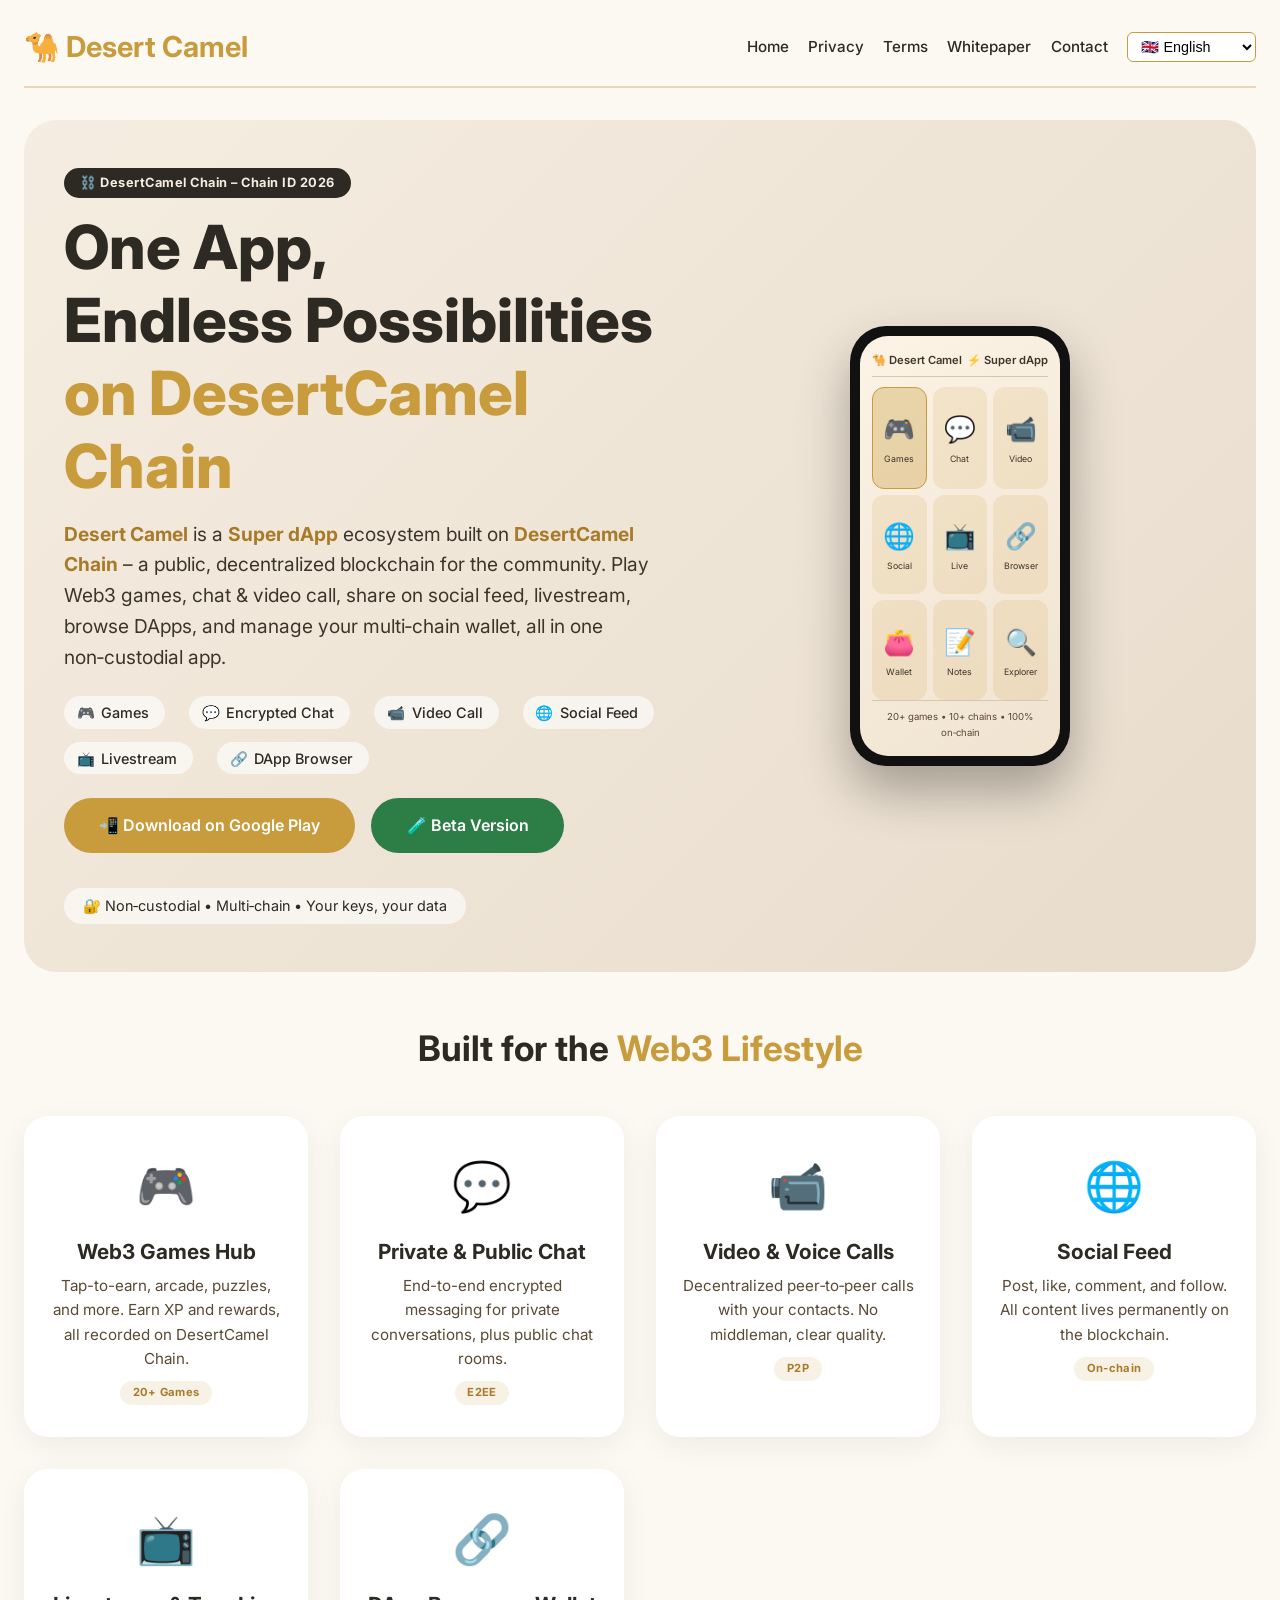
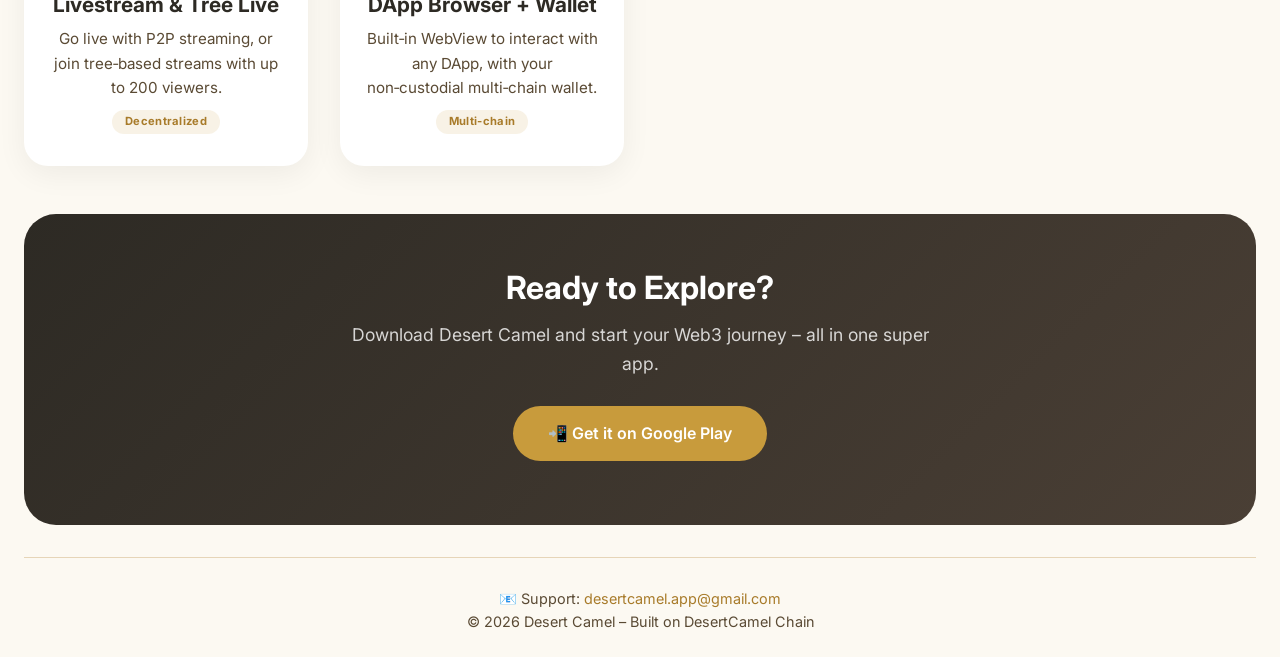
==== commit cc4d533f: "Add link to whitepaper in navigation" ====
--- a/index.html
+++ b/index.html
@@ -382,6 +382,7 @@
       <a href="index.html" data-key="home">Home</a>
       <a href="privacy.html" data-key="privacy">Privacy</a>
       <a href="terms.html" data-key="terms">Terms</a>
+      <a href="whitepaper.html" data-key="whitepaper">Whitepaper</a>
       <a href="contact.html" data-key="contact">Contact</a>
       <select class="lang-select" id="langSelector" onchange="switchLang(this.value)">
         <option value="en">🇬🇧 English</option>
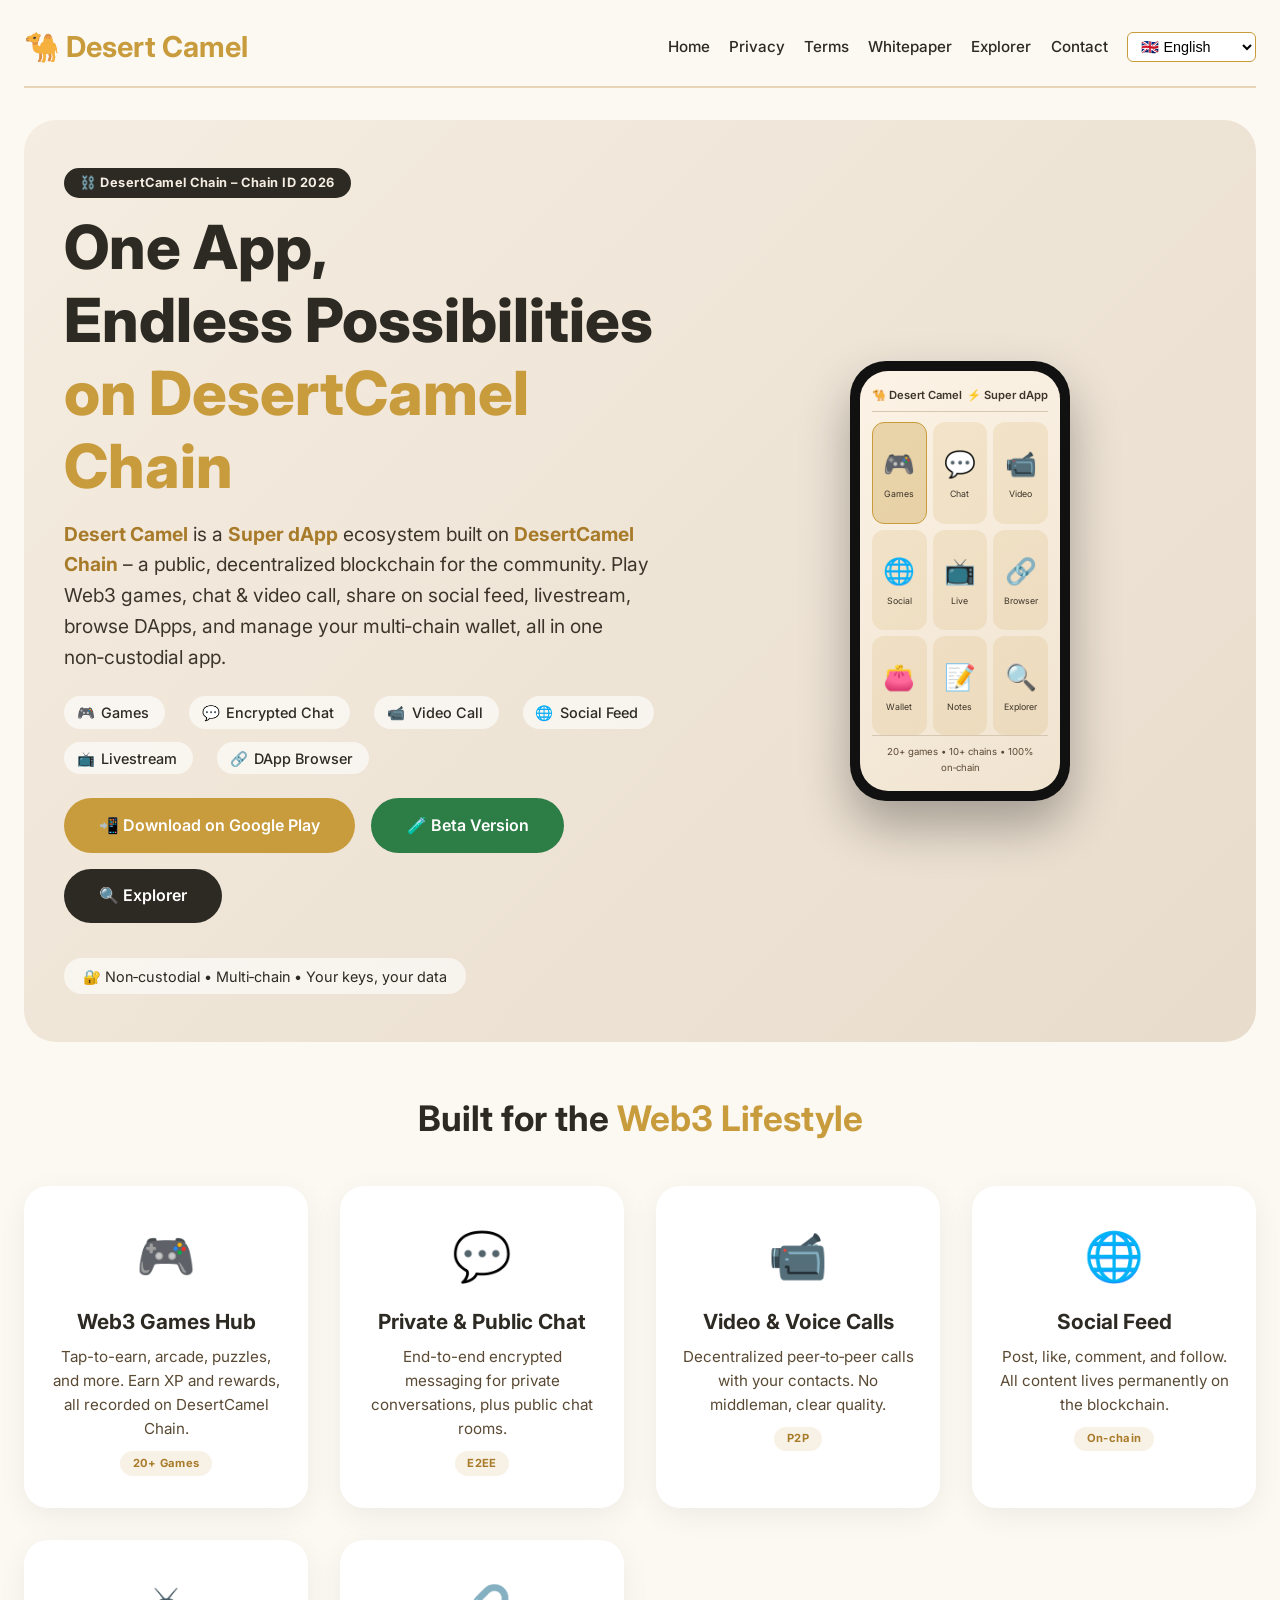
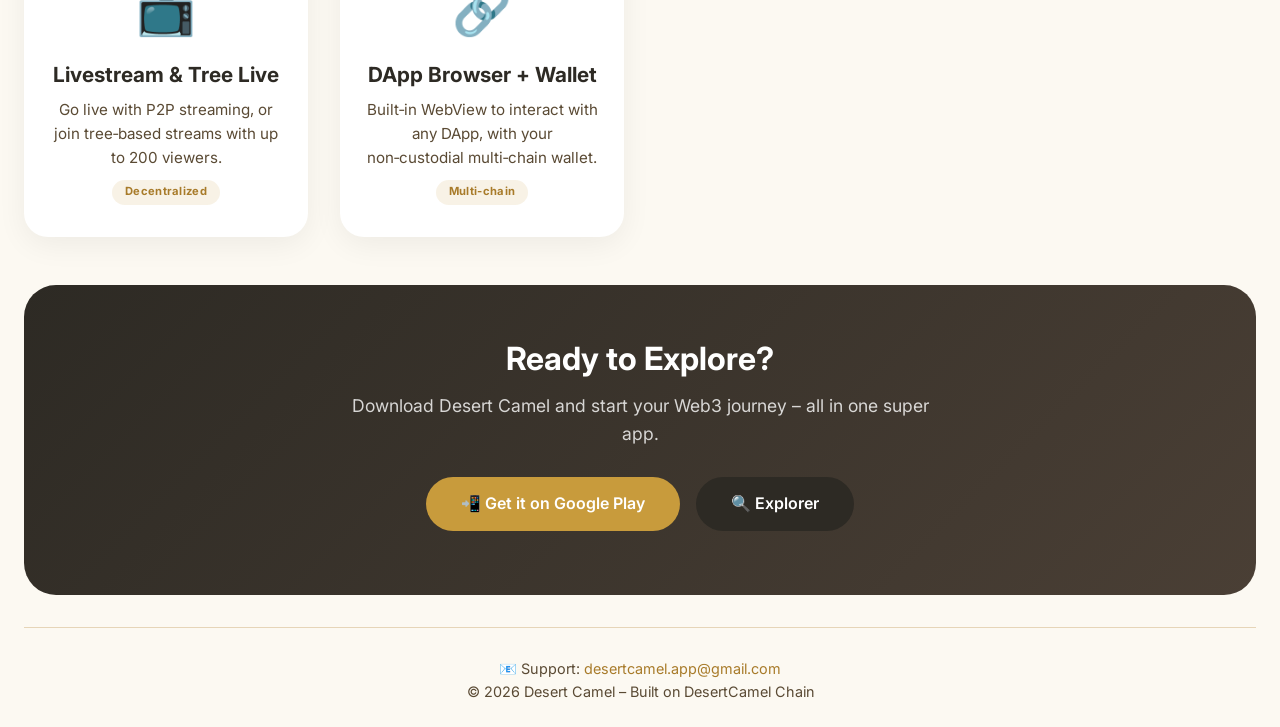
==== commit 80df94d2: "Add Explorer link and button to index.html" ====
--- a/index.html
+++ b/index.html
@@ -152,6 +152,12 @@
     .btn-secondary:hover {
       background: #1e5f33;
     }
+    .btn-dark {
+      background: #2d2a24;
+    }
+    .btn-dark:hover {
+      background: #1a1814;
+    }
     .trust-badge {
       margin-top: 1.2rem;
       font-size: 0.9rem;
@@ -383,6 +389,7 @@
       <a href="privacy.html" data-key="privacy">Privacy</a>
       <a href="terms.html" data-key="terms">Terms</a>
       <a href="whitepaper.html" data-key="whitepaper">Whitepaper</a>
+      <a href="http://scan.desertcamel.app" target="_blank" rel="noopener">Explorer</a>
       <a href="contact.html" data-key="contact">Contact</a>
       <select class="lang-select" id="langSelector" onchange="switchLang(this.value)">
         <option value="en">🇬🇧 English</option>
@@ -427,6 +434,7 @@
         <div class="btn-group">
           <a href="https://play.google.com/store/apps/details?id=app.desertcamel.taponsidrachain" target="_blank" class="btn" data-key="hero-btn">📲 Download on Google Play</a>
           <a href="https://drive.google.com/uc?export=download&id=1f9a2H4D3hfqAbuxuEFLCavRrPLI6hvHf" download class="btn btn-secondary" data-key="hero-beta">🧪 Beta Version</a>
+          <a href="http://scan.desertcamel.app" target="_blank" rel="noopener" class="btn btn-dark">🔍 Explorer</a>
         </div>
         <div class="trust-badge" data-key="trust-badge">🔐 Non‑custodial • Multi‑chain • Your keys, your data</div>
       </div>
@@ -505,6 +513,7 @@
       <p data-key="cta-desc">Download Desert Camel and start your Web3 journey – all in one super app.</p>
       <div class="btn-group">
         <a href="https://play.google.com/store/apps/details?id=app.desertcamel.taponsidrachain" target="_blank" class="btn" data-key="cta-btn">📲 Get it on Google Play</a>
+        <a href="http://scan.desertcamel.app" target="_blank" rel="noopener" class="btn btn-dark">🔍 Explorer</a>
       </div>
     </section>
   </main>
